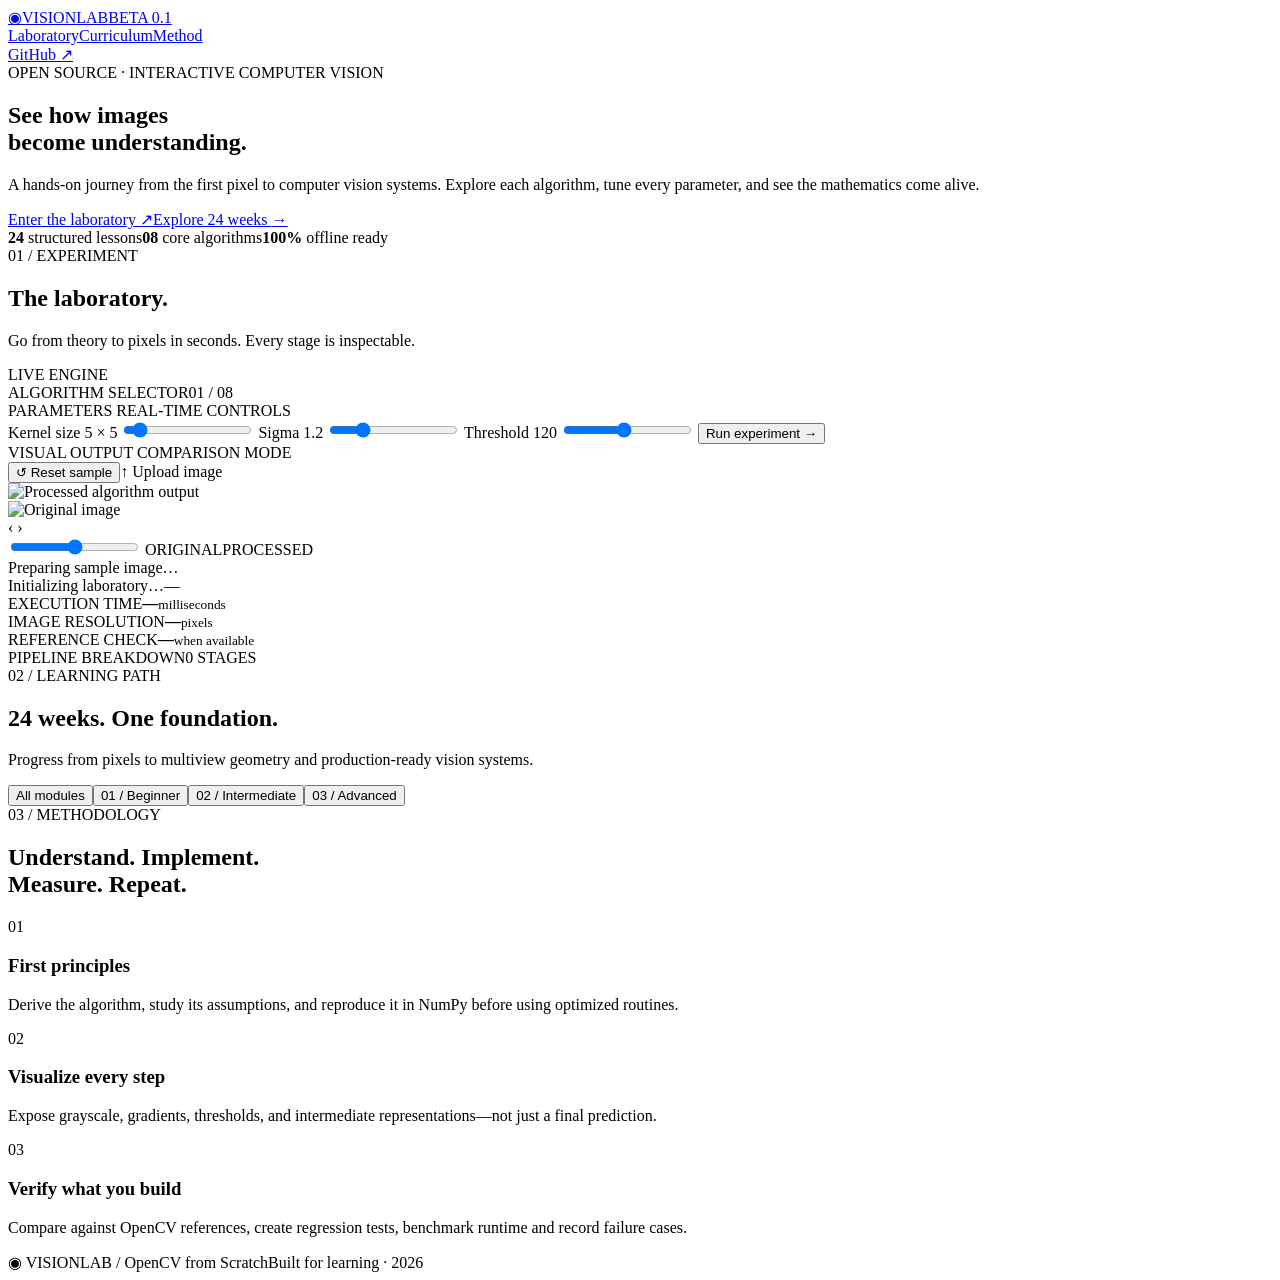
==== web/index.html @ 4f4b79a9 "feat: build OpenCV teaching platform with interactive vision lab, algorithms, curriculum and tests" ====
<!doctype html>
<html lang="en">
<head>
  <meta charset="utf-8">
  <meta name="viewport" content="width=device-width, initial-scale=1">
  <meta name="theme-color" content="#0b1020">
  <meta name="description" content="Learn computer vision from pixels to production with interactive experiments and reproducible OpenCV code.">
  <title>Vision Lab — OpenCV from Scratch</title>
  <link rel="stylesheet" href="/style.css">
  <script defer src="/app.js"></script>
</head>
<body>
  <header class="site-nav">
    <a href="#top" class="brand" aria-label="Vision Lab home"><span class="brand-mark">◉</span><span>VISION<span class="brand-light">LAB</span></span><span class="version">BETA 0.1</span></a>
    <nav aria-label="Primary navigation"><a href="#lab">Laboratory</a><a href="#curriculum">Curriculum</a><a href="#method">Method</a></nav>
    <a class="nav-github" href="https://github.com/1998x-stack/opencv-tutorial" target="_blank" rel="noopener noreferrer">GitHub <span aria-hidden="true">↗</span></a>
  </header>
  <main id="top">
    <section class="hero page-width">
      <div class="eyebrow"><span class="pulse"></span> OPEN SOURCE · INTERACTIVE COMPUTER VISION</div>
      <h1>See how images<br><span class="gradient-text">become understanding.</span></h1>
      <p class="hero-sub">A hands-on journey from the first pixel to computer vision systems. Explore each algorithm, tune every parameter, and see the mathematics come alive.</p>
      <div class="hero-actions"><a class="primary-btn" href="#lab">Enter the laboratory <span>↗</span></a><a href="#curriculum" class="text-btn">Explore 24 weeks <span>→</span></a></div>
      <div class="hero-meta"><span><b>24</b> structured lessons</span><i></i><span><b>08</b> core algorithms</span><i></i><span><b>100%</b> offline ready</span></div>
      <div class="hero-orbit orbit-one"></div><div class="hero-orbit orbit-two"></div>
    </section>
    <section id="lab" class="lab-section page-width">
      <div class="section-heading"><div><div class="kicker">01 / EXPERIMENT</div><h2>The laboratory<span class="accent-dot">.</span></h2><p>Go from theory to pixels in seconds. Every stage is inspectable.</p></div><span class="live-indicator"><span class="live-dot"></span> LIVE ENGINE</span></div>
      <div class="lab-shell">
        <aside class="lab-sidebar">
          <div class="sidebar-top"><span class="mini-label">ALGORITHM SELECTOR</span><span class="sidebar-counter">01 / 08</span></div>
          <div id="algorithmList" class="algorithm-list" role="group" aria-label="Choose algorithm"></div>
          <div class="control-panel">
            <div class="mini-label">PARAMETERS <span class="param-info">REAL-TIME CONTROLS</span></div>
            <label for="kernel">Kernel size <output id="kernelValue">5 × 5</output></label>
            <input id="kernel" type="range" min="3" max="31" value="5" step="2">
            <label for="sigma">Sigma <output id="sigmaValue">1.2</output></label>
            <input id="sigma" type="range" min="1" max="50" value="12" step="1">
            <label for="threshold">Threshold <output id="thresholdValue">120</output></label>
            <input id="threshold" type="range" min="0" max="255" value="120" step="1">
            <button class="primary-btn run-btn" id="runButton">Run experiment <span aria-hidden="true">→</span></button>
          </div>
        </aside>
        <div class="lab-main">
          <div class="preview-toolbar"><span class="mini-label">VISUAL OUTPUT <span class="preview-tag">COMPARISON MODE</span></span><div class="toolbar-actions"><button id="sampleButton" class="quiet-btn">↺ Reset sample</button><label class="quiet-btn upload-btn">↑ Upload image <input type="file" id="upload" accept="image/png,image/jpeg,image/webp,image/bmp" hidden></label></div></div>
          <div class="comparison" id="comparison" style="--split:50%">
            <img id="processedImage" alt="Processed algorithm output">
            <div class="original-layer" id="originalLayer"><img id="originalImage" alt="Original image"></div>
            <div class="compare-divider" aria-hidden="true"><span class="compare-handle">‹ ›</span></div>
            <input aria-label="Compare original and processed images" type="range" id="compareSlider" min="0" max="100" value="50">
            <span class="image-tag tag-original">ORIGINAL</span><span class="image-tag tag-output">PROCESSED</span>
            <div id="emptyState" class="empty-preview">Preparing sample image…</div>
          </div>
          <div class="status-row"><span id="status" role="status" aria-live="polite">Initializing laboratory…</span><span id="imageDimensions">—</span></div>
          <div class="metrics-grid"><div class="metric"><span>EXECUTION TIME</span><strong id="executionTime">—</strong><small>milliseconds</small></div><div class="metric"><span>IMAGE RESOLUTION</span><strong id="resolution">—</strong><small>pixels</small></div><div class="metric"><span>REFERENCE CHECK</span><strong id="referenceMetric">—</strong><small id="referenceLabel">when available</small></div></div>
          <div class="stages-header"><span class="mini-label">PIPELINE BREAKDOWN</span><span id="stageCount">0 STAGES</span></div>
          <div class="stage-grid" id="stages" aria-label="Intermediate stages"></div>
        </div>
      </div>
    </section>
    <section id="curriculum" class="curriculum-section page-width"><div class="section-heading"><div><div class="kicker">02 / LEARNING PATH</div><h2>24 weeks. One foundation<span class="accent-dot">.</span></h2><p>Progress from pixels to multiview geometry and production-ready vision systems.</p></div></div><div class="tab-row" role="group" aria-label="Curriculum level"><button data-level="All" class="tab active">All modules</button><button data-level="Beginner" class="tab">01 / Beginner</button><button data-level="Intermediate" class="tab">02 / Intermediate</button><button data-level="Advanced" class="tab">03 / Advanced</button></div><div id="weekGrid" class="week-grid"></div></section>
    <section id="method" class="method-section page-width"><div class="kicker">03 / METHODOLOGY</div><h2>Understand. Implement.<br><span class="gradient-text">Measure. Repeat.</span></h2><div class="method-grid"><article><span>01</span><h3>First principles</h3><p>Derive the algorithm, study its assumptions, and reproduce it in NumPy before using optimized routines.</p></article><article><span>02</span><h3>Visualize every step</h3><p>Expose grayscale, gradients, thresholds, and intermediate representations—not just a final prediction.</p></article><article><span>03</span><h3>Verify what you build</h3><p>Compare against OpenCV references, create regression tests, benchmark runtime and record failure cases.</p></article></div></section>
  </main>
  <footer class="footer page-width"><span>◉ VISIONLAB <span class="footer-muted">/ OpenCV from Scratch</span></span><span>Built for learning · 2026</span></footer>
</body>
</html>
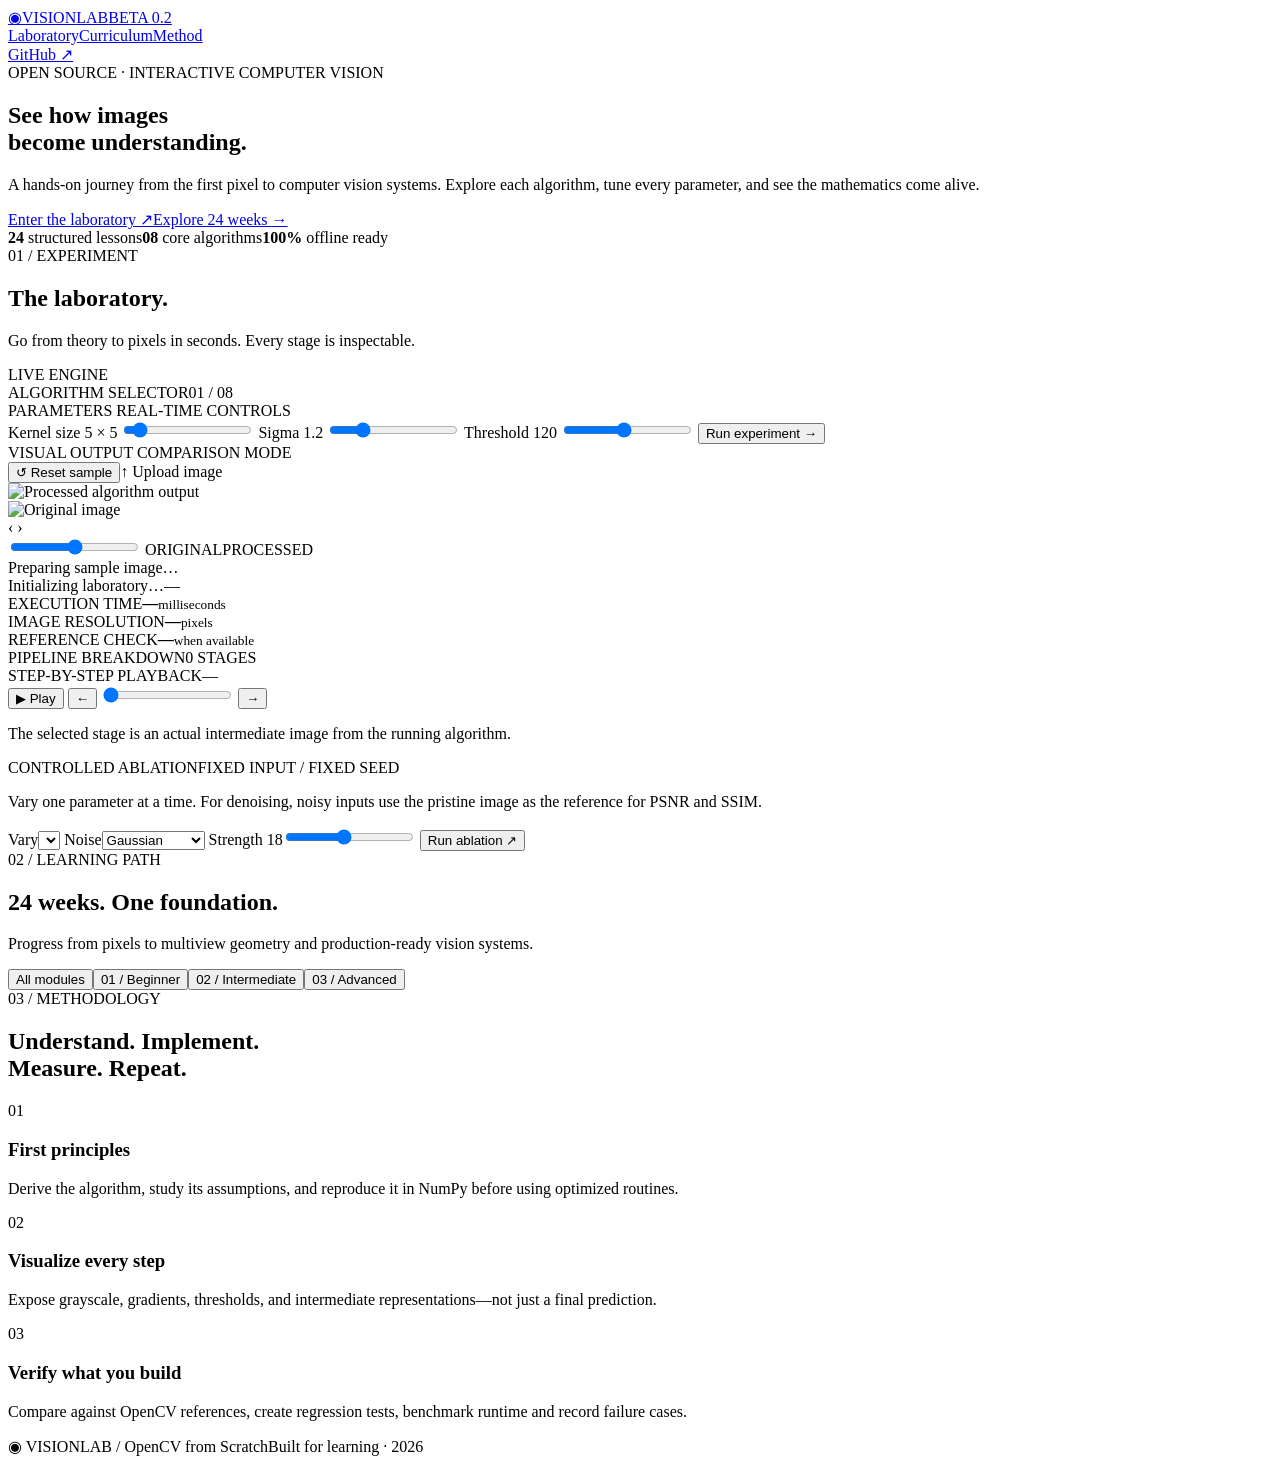
==== commit 53d586b8: "feat(v0.2): numerical references, real stage playback, fixed-seed ablations and quality evaluation" ====
--- a/web/index.html
+++ b/web/index.html
@@ -11,7 +11,7 @@
 </head>
 <body>
   <header class="site-nav">
-    <a href="#top" class="brand" aria-label="Vision Lab home"><span class="brand-mark">◉</span><span>VISION<span class="brand-light">LAB</span></span><span class="version">BETA 0.1</span></a>
+    <a href="#top" class="brand" aria-label="Vision Lab home"><span class="brand-mark">◉</span><span>VISION<span class="brand-light">LAB</span></span><span class="version">BETA 0.2</span></a>
     <nav aria-label="Primary navigation"><a href="#lab">Laboratory</a><a href="#curriculum">Curriculum</a><a href="#method">Method</a></nav>
     <a class="nav-github" href="https://github.com/1998x-stack/opencv-tutorial" target="_blank" rel="noopener noreferrer">GitHub <span aria-hidden="true">↗</span></a>
   </header>
@@ -55,6 +55,28 @@
           <div class="metrics-grid"><div class="metric"><span>EXECUTION TIME</span><strong id="executionTime">—</strong><small>milliseconds</small></div><div class="metric"><span>IMAGE RESOLUTION</span><strong id="resolution">—</strong><small>pixels</small></div><div class="metric"><span>REFERENCE CHECK</span><strong id="referenceMetric">—</strong><small id="referenceLabel">when available</small></div></div>
           <div class="stages-header"><span class="mini-label">PIPELINE BREAKDOWN</span><span id="stageCount">0 STAGES</span></div>
           <div class="stage-grid" id="stages" aria-label="Intermediate stages"></div>
+          <section class="learning-panel" aria-label="Real stage playback">
+            <div class="stages-header"><span class="mini-label">STEP-BY-STEP PLAYBACK</span><span id="playStageLabel">—</span></div>
+            <div class="playback-row">
+              <button class="quiet-btn" id="playButton" type="button" aria-pressed="false">▶ Play</button>
+              <button class="quiet-btn" id="prevButton" type="button" aria-label="Previous stage">←</button>
+              <input id="stageSlider" type="range" min="0" max="0" value="0" aria-label="Inspect processing stages">
+              <button class="quiet-btn" id="nextButton" type="button" aria-label="Next stage">→</button>
+            </div>
+            <p id="stageExplanation" class="explainer">The selected stage is an actual intermediate image from the running algorithm.</p>
+          </section>
+          <section class="learning-panel" aria-label="Parameter ablation study">
+            <div class="stages-header"><span class="mini-label">CONTROLLED ABLATION</span><span>FIXED INPUT / FIXED SEED</span></div>
+            <p class="explainer">Vary one parameter at a time. For denoising, noisy inputs use the pristine image as the reference for PSNR and SSIM.</p>
+            <div class="study-controls">
+              <label for="studySelect">Vary</label><select id="studySelect" aria-label="Ablation parameter"></select>
+              <label for="noiseSelect">Noise</label><select id="noiseSelect"><option value="gaussian">Gaussian</option><option value="salt_pepper">Salt & pepper</option><option value="none">None</option></select>
+              <label for="noiseStrength">Strength <output id="strengthValue">18</output></label><input type="range" id="noiseStrength" min="0" max="40" step="1" value="18">
+              <button id="studyButton" type="button" class="primary-btn">Run ablation ↗</button>
+            </div>
+            <div id="studyStatus" role="status" aria-live="polite" class="explainer"></div>
+            <div class="study-results" id="studyResults" aria-label="Parameter study results"></div>
+          </section>
         </div>
       </div>
     </section>
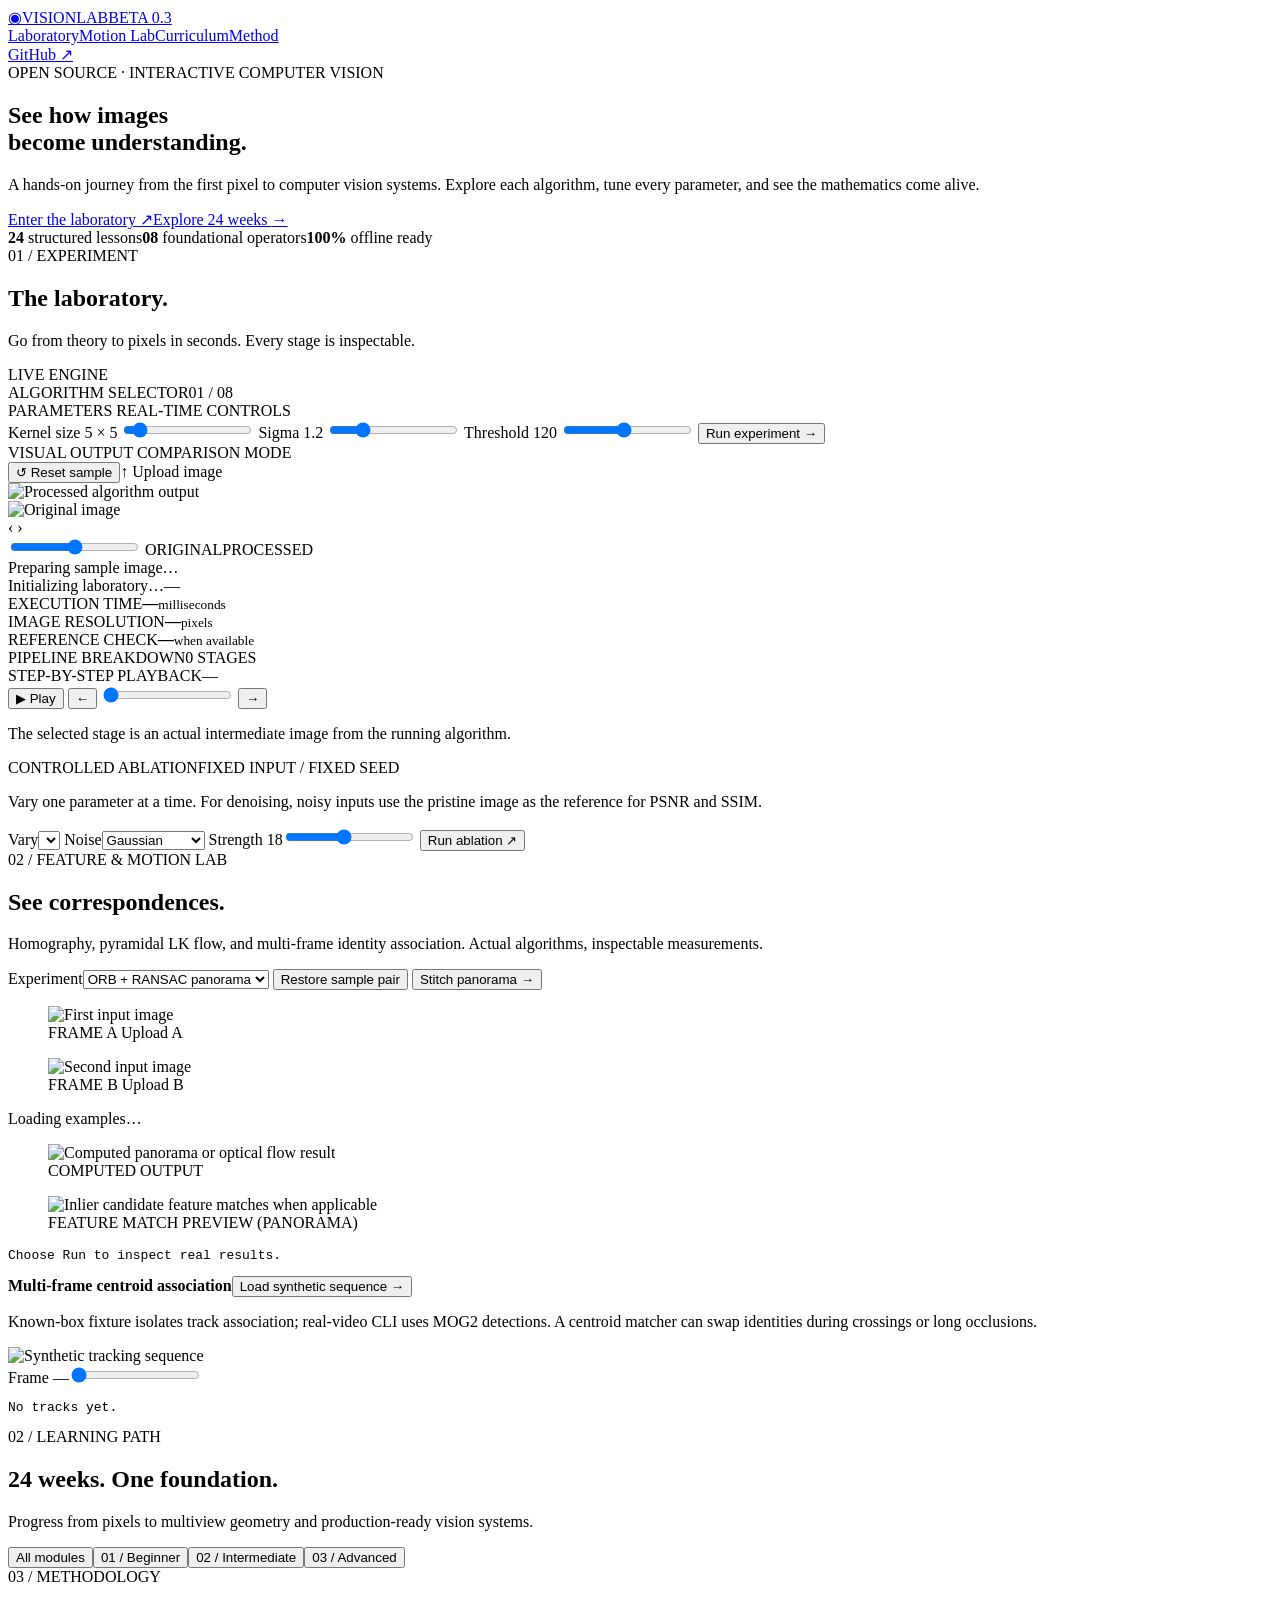
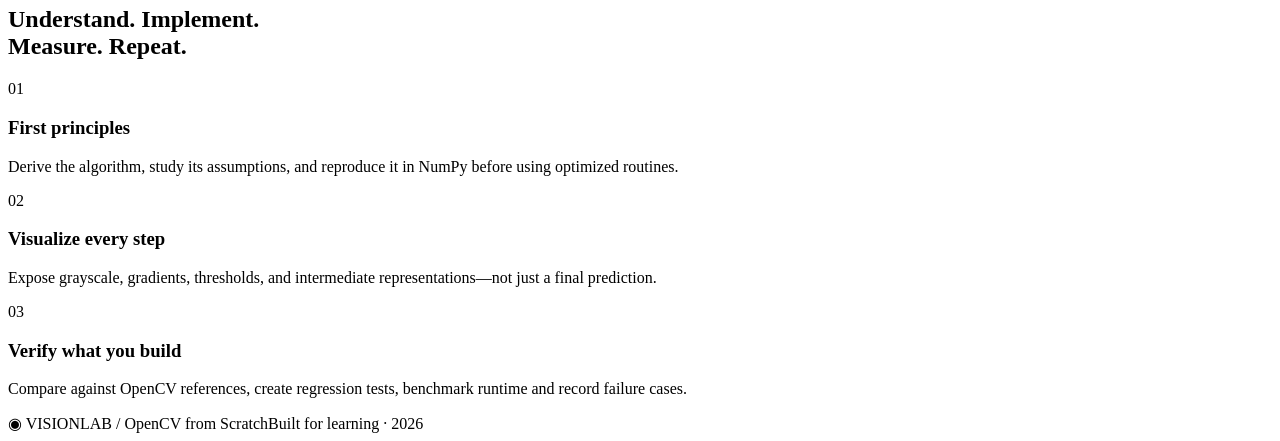
==== commit 921c2ec3: "feat(v0.3): intermediate panorama, optical flow, tracking and observable experiments" ====
--- a/web/index.html
+++ b/web/index.html
@@ -8,11 +8,12 @@
   <title>Vision Lab — OpenCV from Scratch</title>
   <link rel="stylesheet" href="/style.css">
   <script defer src="/app.js"></script>
+  <script defer src="/intermediate.js"></script>
 </head>
 <body>
   <header class="site-nav">
-    <a href="#top" class="brand" aria-label="Vision Lab home"><span class="brand-mark">◉</span><span>VISION<span class="brand-light">LAB</span></span><span class="version">BETA 0.2</span></a>
-    <nav aria-label="Primary navigation"><a href="#lab">Laboratory</a><a href="#curriculum">Curriculum</a><a href="#method">Method</a></nav>
+    <a href="#top" class="brand" aria-label="Vision Lab home"><span class="brand-mark">◉</span><span>VISION<span class="brand-light">LAB</span></span><span class="version">BETA 0.3</span></a>
+    <nav aria-label="Primary navigation"><a href="#lab">Laboratory</a><a href="#intermediate">Motion Lab</a><a href="#curriculum">Curriculum</a><a href="#method">Method</a></nav>
     <a class="nav-github" href="https://github.com/1998x-stack/opencv-tutorial" target="_blank" rel="noopener noreferrer">GitHub <span aria-hidden="true">↗</span></a>
   </header>
   <main id="top">
@@ -21,7 +22,7 @@
       <h1>See how images<br><span class="gradient-text">become understanding.</span></h1>
       <p class="hero-sub">A hands-on journey from the first pixel to computer vision systems. Explore each algorithm, tune every parameter, and see the mathematics come alive.</p>
       <div class="hero-actions"><a class="primary-btn" href="#lab">Enter the laboratory <span>↗</span></a><a href="#curriculum" class="text-btn">Explore 24 weeks <span>→</span></a></div>
-      <div class="hero-meta"><span><b>24</b> structured lessons</span><i></i><span><b>08</b> core algorithms</span><i></i><span><b>100%</b> offline ready</span></div>
+      <div class="hero-meta"><span><b>24</b> structured lessons</span><i></i><span><b>08</b> foundational operators</span><i></i><span><b>100%</b> offline ready</span></div>
       <div class="hero-orbit orbit-one"></div><div class="hero-orbit orbit-two"></div>
     </section>
     <section id="lab" class="lab-section page-width">
@@ -80,6 +81,33 @@
         </div>
       </div>
     </section>
+    <section id="intermediate" class="intermediate-section page-width">
+      <div class="section-heading"><div><div class="kicker">02 / FEATURE &amp; MOTION LAB</div><h2>See correspondences<span class="accent-dot">.</span></h2><p>Homography, pyramidal LK flow, and multi-frame identity association. Actual algorithms, inspectable measurements.</p></div></div>
+      <div class="intermediate-panel">
+        <div class="intermediate-toolbar">
+          <label for="pairMode">Experiment</label><select id="pairMode"><option value="panorama">ORB + RANSAC panorama</option><option value="flow">Pyramidal LK optical flow</option></select>
+          <button id="pairReset" class="quiet-btn">Restore sample pair</button>
+          <button id="pairRun" class="primary-btn">Stitch panorama →</button>
+        </div>
+        <div class="pair-grid">
+          <figure><img id="pairFirst" alt="First input image"><figcaption>FRAME A <label class="quiet-btn">Upload A<input type="file" id="pairInputFirst" accept="image/*" hidden></label></figcaption></figure>
+          <figure><img id="pairSecond" alt="Second input image"><figcaption>FRAME B <label class="quiet-btn">Upload B<input type="file" id="pairInputSecond" accept="image/*" hidden></label></figcaption></figure>
+        </div>
+        <p id="intermediateStatus" role="status" aria-live="polite" class="explainer">Loading examples…</p>
+        <div class="pair-grid">
+          <figure><img id="intermediateOutput" alt="Computed panorama or optical flow result"><figcaption>COMPUTED OUTPUT</figcaption></figure>
+          <figure><img id="intermediatePreview" alt="Inlier candidate feature matches when applicable"><figcaption>FEATURE MATCH PREVIEW (PANORAMA)</figcaption></figure>
+        </div>
+        <pre id="intermediateMetrics" class="intermediate-metrics" aria-label="Algorithm metrics">Choose Run to inspect real results.</pre>
+      </div>
+      <div class="intermediate-panel tracking-panel">
+        <div class="intermediate-toolbar"><strong>Multi-frame centroid association</strong><button id="trackingLoad" class="primary-btn">Load synthetic sequence →</button></div>
+        <p class="explainer">Known-box fixture isolates track association; real-video CLI uses MOG2 detections. A centroid matcher can swap identities during crossings or long occlusions.</p>
+        <img id="trackingImage" alt="Synthetic tracking sequence" class="tracking-output">
+        <div class="playback-row"><label for="trackingFrame" id="trackingLabel">Frame —</label><input id="trackingFrame" type="range" min="0" max="7" value="0"></div>
+        <pre id="trackingEvents" class="intermediate-metrics">No tracks yet.</pre>
+      </div>
+    </section>
     <section id="curriculum" class="curriculum-section page-width"><div class="section-heading"><div><div class="kicker">02 / LEARNING PATH</div><h2>24 weeks. One foundation<span class="accent-dot">.</span></h2><p>Progress from pixels to multiview geometry and production-ready vision systems.</p></div></div><div class="tab-row" role="group" aria-label="Curriculum level"><button data-level="All" class="tab active">All modules</button><button data-level="Beginner" class="tab">01 / Beginner</button><button data-level="Intermediate" class="tab">02 / Intermediate</button><button data-level="Advanced" class="tab">03 / Advanced</button></div><div id="weekGrid" class="week-grid"></div></section>
     <section id="method" class="method-section page-width"><div class="kicker">03 / METHODOLOGY</div><h2>Understand. Implement.<br><span class="gradient-text">Measure. Repeat.</span></h2><div class="method-grid"><article><span>01</span><h3>First principles</h3><p>Derive the algorithm, study its assumptions, and reproduce it in NumPy before using optimized routines.</p></article><article><span>02</span><h3>Visualize every step</h3><p>Expose grayscale, gradients, thresholds, and intermediate representations—not just a final prediction.</p></article><article><span>03</span><h3>Verify what you build</h3><p>Compare against OpenCV references, create regression tests, benchmark runtime and record failure cases.</p></article></div></section>
   </main>
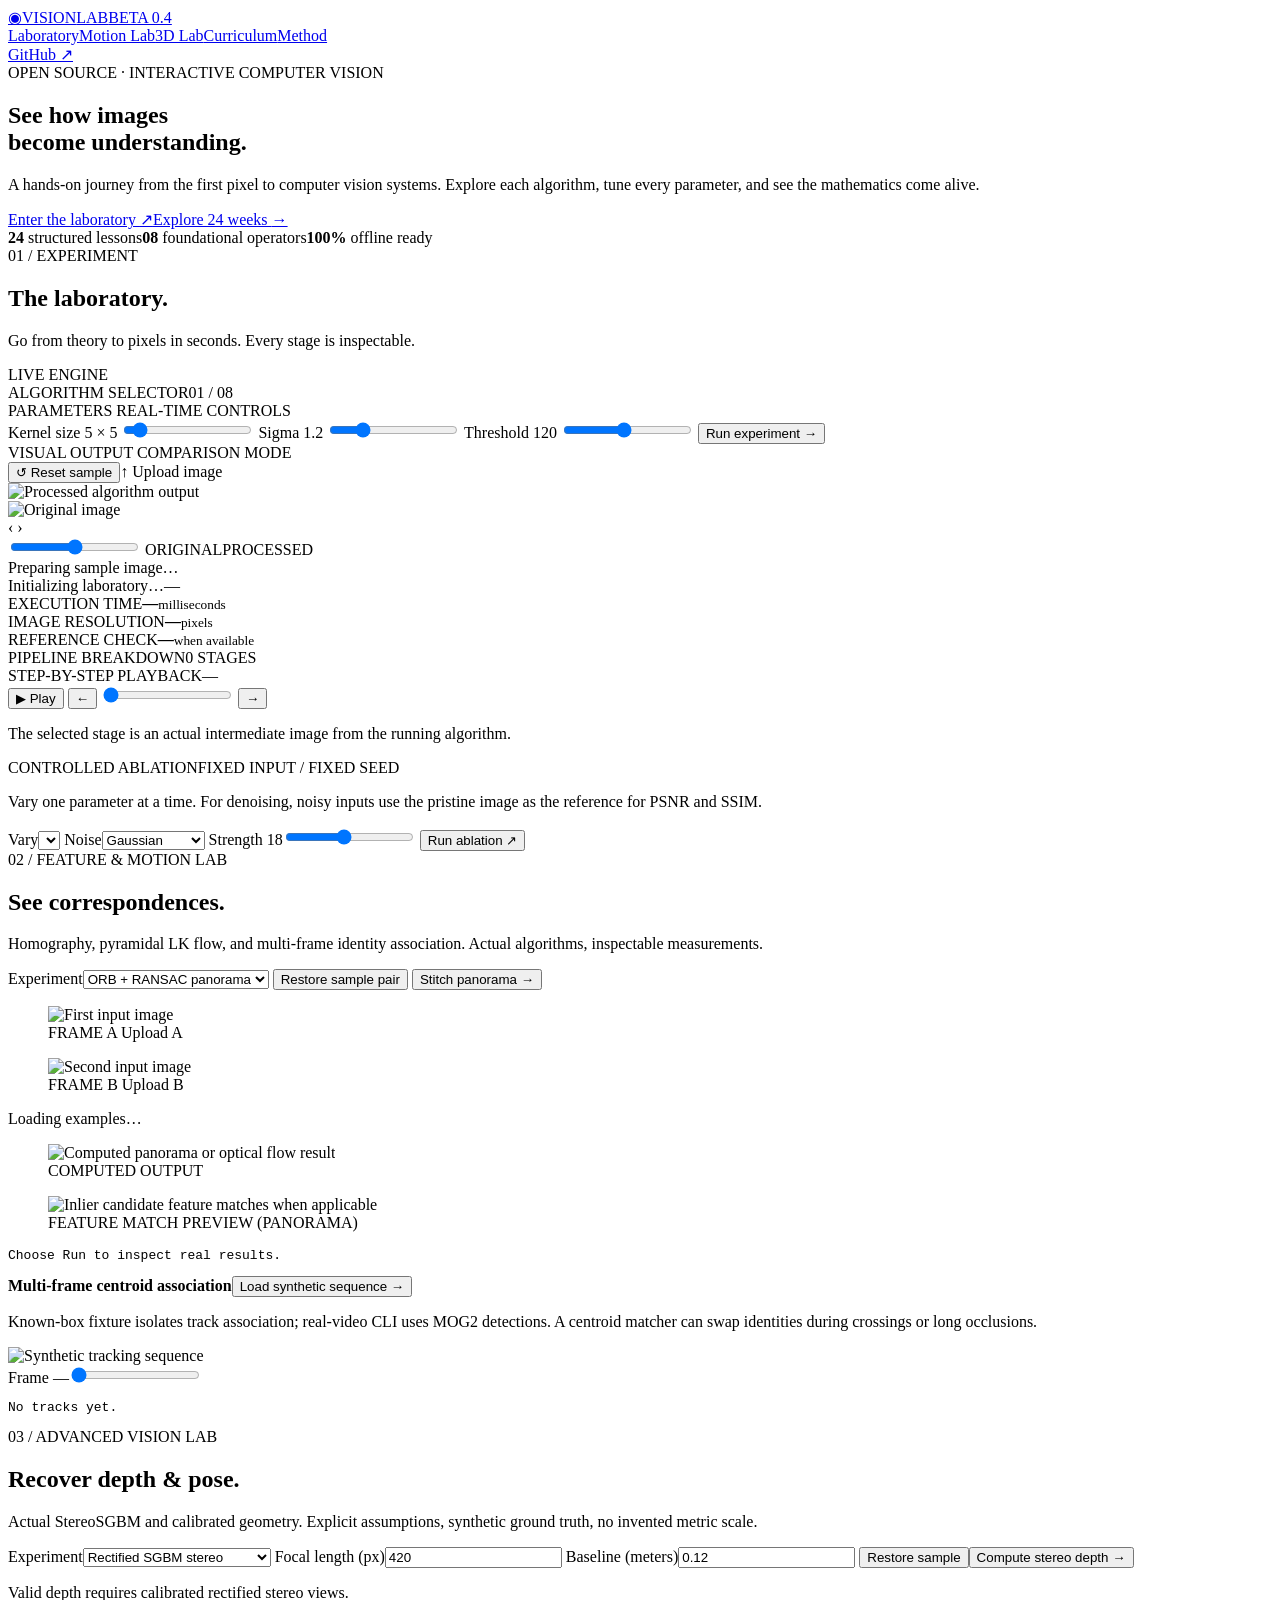
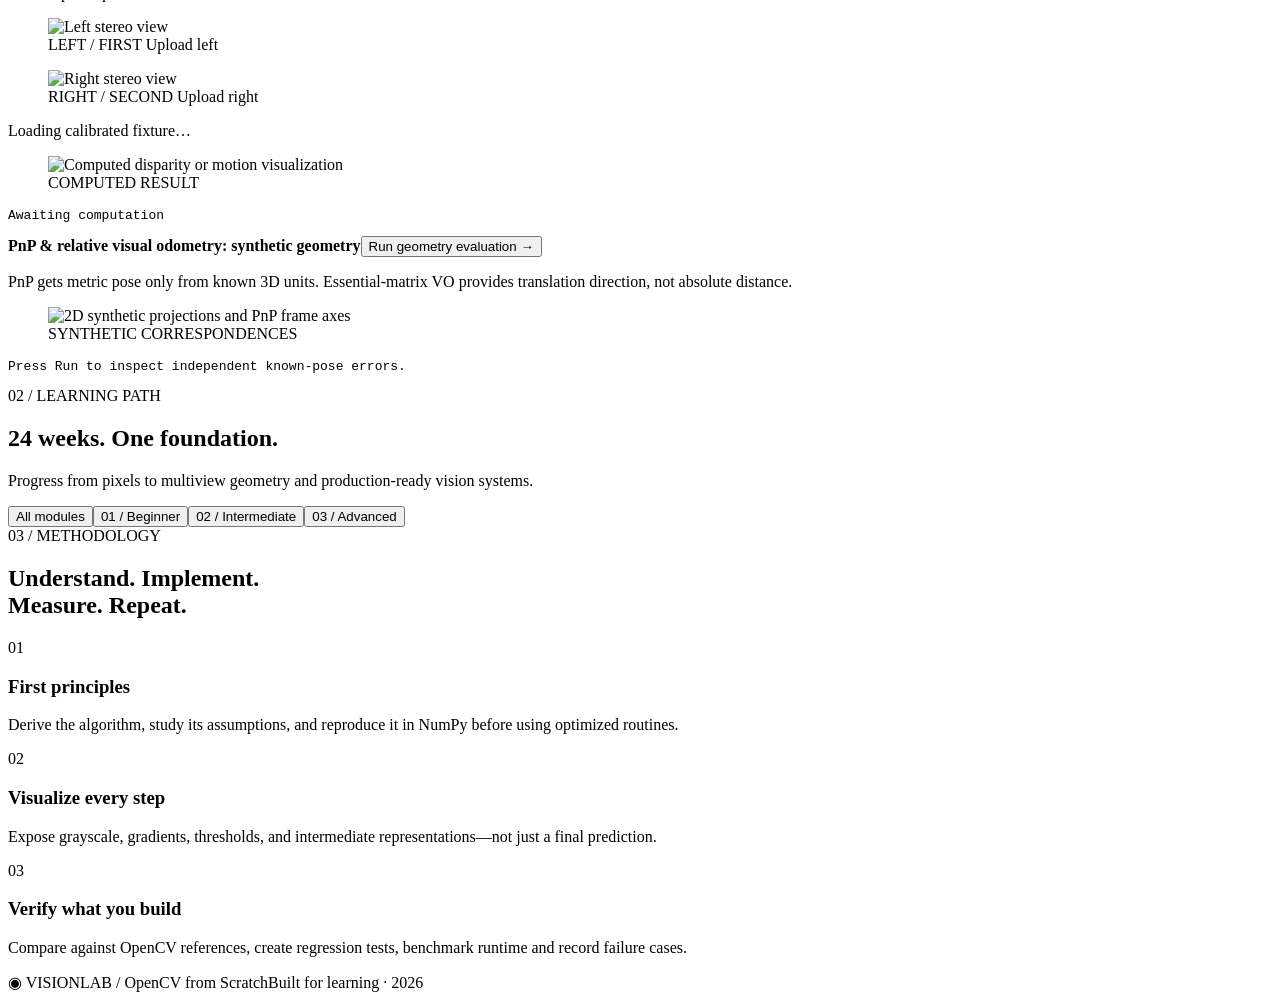
==== commit 7ea4248c: "feat(v0.4): calibrated stereo, robust PnP, relative VO and offline ONNX lab" ====
--- a/web/index.html
+++ b/web/index.html
@@ -9,11 +9,12 @@
   <link rel="stylesheet" href="/style.css">
   <script defer src="/app.js"></script>
   <script defer src="/intermediate.js"></script>
+  <script defer src="/advanced.js"></script>
 </head>
 <body>
   <header class="site-nav">
-    <a href="#top" class="brand" aria-label="Vision Lab home"><span class="brand-mark">◉</span><span>VISION<span class="brand-light">LAB</span></span><span class="version">BETA 0.3</span></a>
-    <nav aria-label="Primary navigation"><a href="#lab">Laboratory</a><a href="#intermediate">Motion Lab</a><a href="#curriculum">Curriculum</a><a href="#method">Method</a></nav>
+    <a href="#top" class="brand" aria-label="Vision Lab home"><span class="brand-mark">◉</span><span>VISION<span class="brand-light">LAB</span></span><span class="version">BETA 0.4</span></a>
+    <nav aria-label="Primary navigation"><a href="#lab">Laboratory</a><a href="#intermediate">Motion Lab</a><a href="#advanced">3D Lab</a><a href="#curriculum">Curriculum</a><a href="#method">Method</a></nav>
     <a class="nav-github" href="https://github.com/1998x-stack/opencv-tutorial" target="_blank" rel="noopener noreferrer">GitHub <span aria-hidden="true">↗</span></a>
   </header>
   <main id="top">
@@ -108,6 +109,32 @@
         <pre id="trackingEvents" class="intermediate-metrics">No tracks yet.</pre>
       </div>
     </section>
+    <section id="advanced" class="intermediate-section page-width">
+      <div class="section-heading"><div><div class="kicker">03 / ADVANCED VISION LAB</div><h2>Recover depth &amp; pose<span class="accent-dot">.</span></h2>
+      <p>Actual StereoSGBM and calibrated geometry. Explicit assumptions, synthetic ground truth, no invented metric scale.</p></div></div>
+      <div class="intermediate-panel">
+        <div class="intermediate-toolbar">
+          <label for="advancedMode">Experiment</label><select id="advancedMode"><option value="stereo">Rectified SGBM stereo</option><option value="vo">Two-view monocular motion</option></select>
+          <label for="advancedFx">Focal length (px)</label><input id="advancedFx" type="number" min="1" step="1" value="420" class="numeric-input">
+          <label for="advancedBaseline">Baseline (meters)</label><input id="advancedBaseline" type="number" min="0.001" step="0.01" value="0.12" class="numeric-input">
+          <button id="advancedReset" type="button" class="quiet-btn">Restore sample</button><button id="advancedRun" type="button" class="primary-btn">Compute stereo depth →</button>
+        </div>
+        <p id="advancedExpected" class="explainer">Valid depth requires calibrated rectified stereo views.</p>
+        <div class="pair-grid">
+          <figure><img id="advancedLeft" alt="Left stereo view"><figcaption>LEFT / FIRST <label class="quiet-btn">Upload left<input type="file" id="advancedUploadLeft" accept="image/*" hidden></label></figcaption></figure>
+          <figure><img id="advancedRight" alt="Right stereo view"><figcaption>RIGHT / SECOND <label class="quiet-btn">Upload right<input type="file" id="advancedUploadRight" accept="image/*" hidden></label></figcaption></figure>
+        </div>
+        <p id="advancedStatus" class="explainer" role="status" aria-live="polite">Loading calibrated fixture…</p>
+        <div class="pair-grid"><figure><img id="advancedOutput" alt="Computed disparity or motion visualization"><figcaption>COMPUTED RESULT</figcaption></figure>
+          <pre id="advancedMetrics" class="intermediate-metrics">Awaiting computation</pre></div>
+      </div>
+      <div class="intermediate-panel">
+        <div class="intermediate-toolbar"><strong>PnP &amp; relative visual odometry: synthetic geometry</strong><button id="geometryLoad" type="button" class="primary-btn">Run geometry evaluation →</button></div>
+        <p class="explainer">PnP gets metric pose only from known 3D units. Essential-matrix VO provides translation direction, not absolute distance.</p>
+        <div class="pair-grid"><figure><img id="geometryOutput" alt="2D synthetic projections and PnP frame axes"><figcaption>SYNTHETIC CORRESPONDENCES</figcaption></figure>
+        <pre id="geometryMetrics" class="intermediate-metrics">Press Run to inspect independent known-pose errors.</pre></div>
+      </div>
+    </section>
     <section id="curriculum" class="curriculum-section page-width"><div class="section-heading"><div><div class="kicker">02 / LEARNING PATH</div><h2>24 weeks. One foundation<span class="accent-dot">.</span></h2><p>Progress from pixels to multiview geometry and production-ready vision systems.</p></div></div><div class="tab-row" role="group" aria-label="Curriculum level"><button data-level="All" class="tab active">All modules</button><button data-level="Beginner" class="tab">01 / Beginner</button><button data-level="Intermediate" class="tab">02 / Intermediate</button><button data-level="Advanced" class="tab">03 / Advanced</button></div><div id="weekGrid" class="week-grid"></div></section>
     <section id="method" class="method-section page-width"><div class="kicker">03 / METHODOLOGY</div><h2>Understand. Implement.<br><span class="gradient-text">Measure. Repeat.</span></h2><div class="method-grid"><article><span>01</span><h3>First principles</h3><p>Derive the algorithm, study its assumptions, and reproduce it in NumPy before using optimized routines.</p></article><article><span>02</span><h3>Visualize every step</h3><p>Expose grayscale, gradients, thresholds, and intermediate representations—not just a final prediction.</p></article><article><span>03</span><h3>Verify what you build</h3><p>Compare against OpenCV references, create regression tests, benchmark runtime and record failure cases.</p></article></div></section>
   </main>
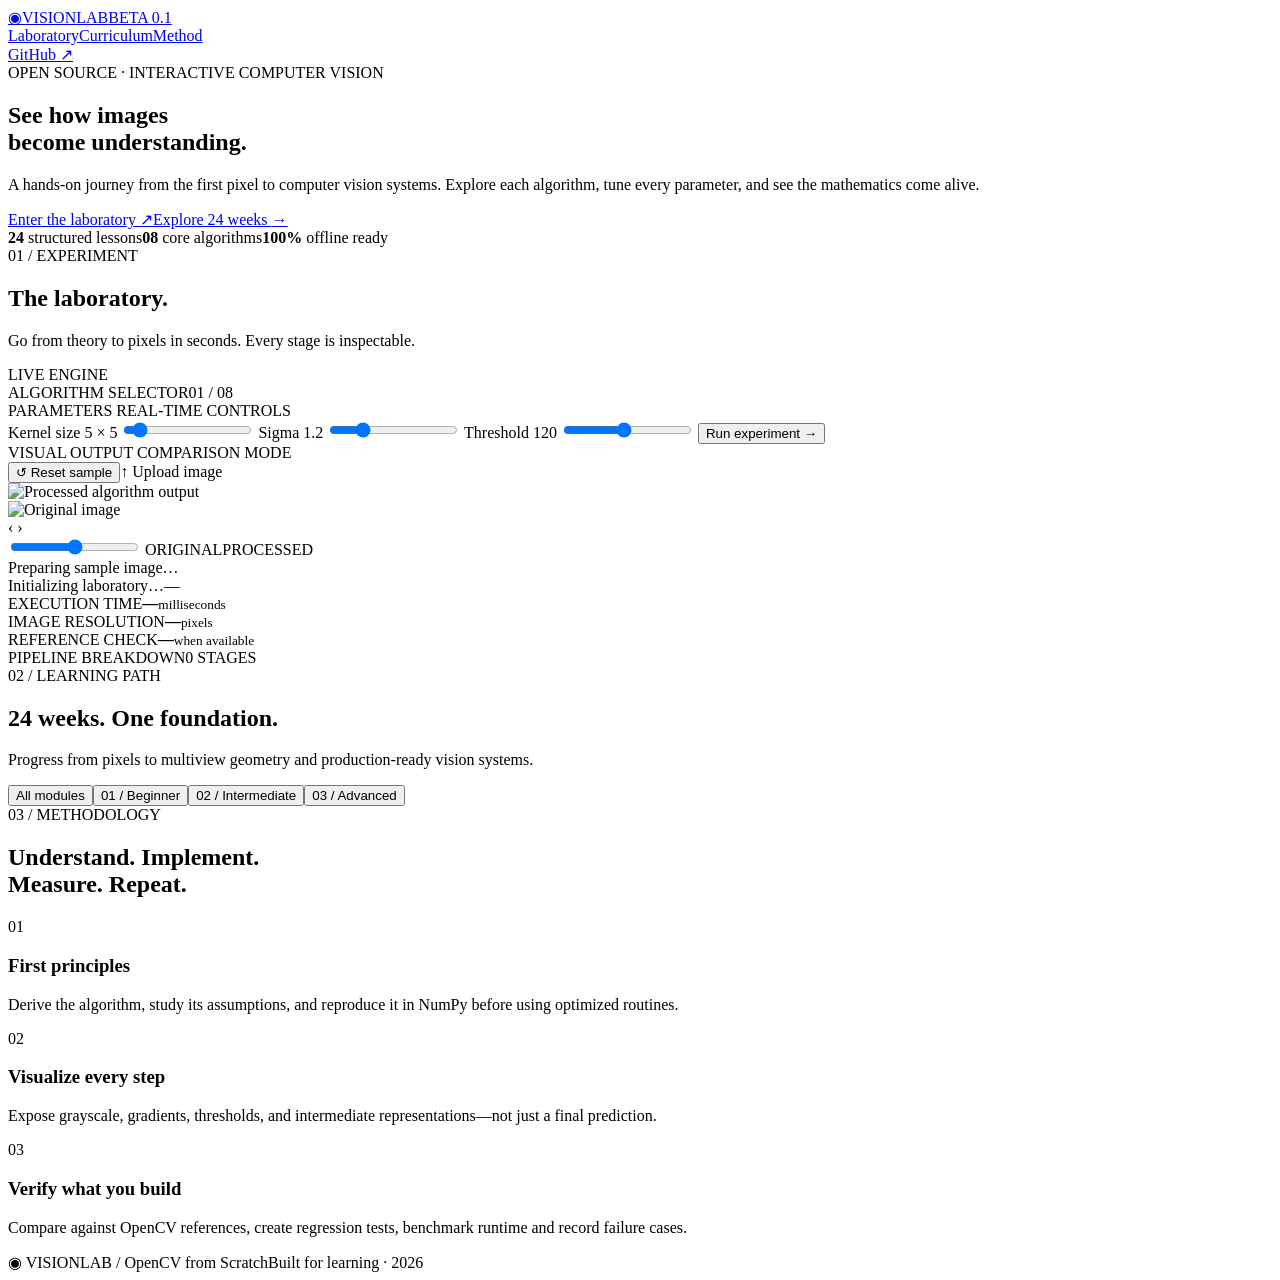
==== commit feb7418e: "Merge pull request #1 from 1998x-stack/feat/vision-lab-v0.1 feat: OpenCV from-scratch curriculum and" ====
--- a/web/index.html
+++ b/web/index.html
@@ -8,13 +8,11 @@
   <title>Vision Lab — OpenCV from Scratch</title>
   <link rel="stylesheet" href="/style.css">
   <script defer src="/app.js"></script>
-  <script defer src="/intermediate.js"></script>
-  <script defer src="/advanced.js"></script>
 </head>
 <body>
   <header class="site-nav">
-    <a href="#top" class="brand" aria-label="Vision Lab home"><span class="brand-mark">◉</span><span>VISION<span class="brand-light">LAB</span></span><span class="version">BETA 0.4</span></a>
-    <nav aria-label="Primary navigation"><a href="#lab">Laboratory</a><a href="#intermediate">Motion Lab</a><a href="#advanced">3D Lab</a><a href="#curriculum">Curriculum</a><a href="#method">Method</a></nav>
+    <a href="#top" class="brand" aria-label="Vision Lab home"><span class="brand-mark">◉</span><span>VISION<span class="brand-light">LAB</span></span><span class="version">BETA 0.1</span></a>
+    <nav aria-label="Primary navigation"><a href="#lab">Laboratory</a><a href="#curriculum">Curriculum</a><a href="#method">Method</a></nav>
     <a class="nav-github" href="https://github.com/1998x-stack/opencv-tutorial" target="_blank" rel="noopener noreferrer">GitHub <span aria-hidden="true">↗</span></a>
   </header>
   <main id="top">
@@ -23,7 +21,7 @@
       <h1>See how images<br><span class="gradient-text">become understanding.</span></h1>
       <p class="hero-sub">A hands-on journey from the first pixel to computer vision systems. Explore each algorithm, tune every parameter, and see the mathematics come alive.</p>
       <div class="hero-actions"><a class="primary-btn" href="#lab">Enter the laboratory <span>↗</span></a><a href="#curriculum" class="text-btn">Explore 24 weeks <span>→</span></a></div>
-      <div class="hero-meta"><span><b>24</b> structured lessons</span><i></i><span><b>08</b> foundational operators</span><i></i><span><b>100%</b> offline ready</span></div>
+      <div class="hero-meta"><span><b>24</b> structured lessons</span><i></i><span><b>08</b> core algorithms</span><i></i><span><b>100%</b> offline ready</span></div>
       <div class="hero-orbit orbit-one"></div><div class="hero-orbit orbit-two"></div>
     </section>
     <section id="lab" class="lab-section page-width">
@@ -57,82 +55,7 @@
           <div class="metrics-grid"><div class="metric"><span>EXECUTION TIME</span><strong id="executionTime">—</strong><small>milliseconds</small></div><div class="metric"><span>IMAGE RESOLUTION</span><strong id="resolution">—</strong><small>pixels</small></div><div class="metric"><span>REFERENCE CHECK</span><strong id="referenceMetric">—</strong><small id="referenceLabel">when available</small></div></div>
           <div class="stages-header"><span class="mini-label">PIPELINE BREAKDOWN</span><span id="stageCount">0 STAGES</span></div>
           <div class="stage-grid" id="stages" aria-label="Intermediate stages"></div>
-          <section class="learning-panel" aria-label="Real stage playback">
-            <div class="stages-header"><span class="mini-label">STEP-BY-STEP PLAYBACK</span><span id="playStageLabel">—</span></div>
-            <div class="playback-row">
-              <button class="quiet-btn" id="playButton" type="button" aria-pressed="false">▶ Play</button>
-              <button class="quiet-btn" id="prevButton" type="button" aria-label="Previous stage">←</button>
-              <input id="stageSlider" type="range" min="0" max="0" value="0" aria-label="Inspect processing stages">
-              <button class="quiet-btn" id="nextButton" type="button" aria-label="Next stage">→</button>
-            </div>
-            <p id="stageExplanation" class="explainer">The selected stage is an actual intermediate image from the running algorithm.</p>
-          </section>
-          <section class="learning-panel" aria-label="Parameter ablation study">
-            <div class="stages-header"><span class="mini-label">CONTROLLED ABLATION</span><span>FIXED INPUT / FIXED SEED</span></div>
-            <p class="explainer">Vary one parameter at a time. For denoising, noisy inputs use the pristine image as the reference for PSNR and SSIM.</p>
-            <div class="study-controls">
-              <label for="studySelect">Vary</label><select id="studySelect" aria-label="Ablation parameter"></select>
-              <label for="noiseSelect">Noise</label><select id="noiseSelect"><option value="gaussian">Gaussian</option><option value="salt_pepper">Salt & pepper</option><option value="none">None</option></select>
-              <label for="noiseStrength">Strength <output id="strengthValue">18</output></label><input type="range" id="noiseStrength" min="0" max="40" step="1" value="18">
-              <button id="studyButton" type="button" class="primary-btn">Run ablation ↗</button>
-            </div>
-            <div id="studyStatus" role="status" aria-live="polite" class="explainer"></div>
-            <div class="study-results" id="studyResults" aria-label="Parameter study results"></div>
-          </section>
         </div>
-      </div>
-    </section>
-    <section id="intermediate" class="intermediate-section page-width">
-      <div class="section-heading"><div><div class="kicker">02 / FEATURE &amp; MOTION LAB</div><h2>See correspondences<span class="accent-dot">.</span></h2><p>Homography, pyramidal LK flow, and multi-frame identity association. Actual algorithms, inspectable measurements.</p></div></div>
-      <div class="intermediate-panel">
-        <div class="intermediate-toolbar">
-          <label for="pairMode">Experiment</label><select id="pairMode"><option value="panorama">ORB + RANSAC panorama</option><option value="flow">Pyramidal LK optical flow</option></select>
-          <button id="pairReset" class="quiet-btn">Restore sample pair</button>
-          <button id="pairRun" class="primary-btn">Stitch panorama →</button>
-        </div>
-        <div class="pair-grid">
-          <figure><img id="pairFirst" alt="First input image"><figcaption>FRAME A <label class="quiet-btn">Upload A<input type="file" id="pairInputFirst" accept="image/*" hidden></label></figcaption></figure>
-          <figure><img id="pairSecond" alt="Second input image"><figcaption>FRAME B <label class="quiet-btn">Upload B<input type="file" id="pairInputSecond" accept="image/*" hidden></label></figcaption></figure>
-        </div>
-        <p id="intermediateStatus" role="status" aria-live="polite" class="explainer">Loading examples…</p>
-        <div class="pair-grid">
-          <figure><img id="intermediateOutput" alt="Computed panorama or optical flow result"><figcaption>COMPUTED OUTPUT</figcaption></figure>
-          <figure><img id="intermediatePreview" alt="Inlier candidate feature matches when applicable"><figcaption>FEATURE MATCH PREVIEW (PANORAMA)</figcaption></figure>
-        </div>
-        <pre id="intermediateMetrics" class="intermediate-metrics" aria-label="Algorithm metrics">Choose Run to inspect real results.</pre>
-      </div>
-      <div class="intermediate-panel tracking-panel">
-        <div class="intermediate-toolbar"><strong>Multi-frame centroid association</strong><button id="trackingLoad" class="primary-btn">Load synthetic sequence →</button></div>
-        <p class="explainer">Known-box fixture isolates track association; real-video CLI uses MOG2 detections. A centroid matcher can swap identities during crossings or long occlusions.</p>
-        <img id="trackingImage" alt="Synthetic tracking sequence" class="tracking-output">
-        <div class="playback-row"><label for="trackingFrame" id="trackingLabel">Frame —</label><input id="trackingFrame" type="range" min="0" max="7" value="0"></div>
-        <pre id="trackingEvents" class="intermediate-metrics">No tracks yet.</pre>
-      </div>
-    </section>
-    <section id="advanced" class="intermediate-section page-width">
-      <div class="section-heading"><div><div class="kicker">03 / ADVANCED VISION LAB</div><h2>Recover depth &amp; pose<span class="accent-dot">.</span></h2>
-      <p>Actual StereoSGBM and calibrated geometry. Explicit assumptions, synthetic ground truth, no invented metric scale.</p></div></div>
-      <div class="intermediate-panel">
-        <div class="intermediate-toolbar">
-          <label for="advancedMode">Experiment</label><select id="advancedMode"><option value="stereo">Rectified SGBM stereo</option><option value="vo">Two-view monocular motion</option></select>
-          <label for="advancedFx">Focal length (px)</label><input id="advancedFx" type="number" min="1" step="1" value="420" class="numeric-input">
-          <label for="advancedBaseline">Baseline (meters)</label><input id="advancedBaseline" type="number" min="0.001" step="0.01" value="0.12" class="numeric-input">
-          <button id="advancedReset" type="button" class="quiet-btn">Restore sample</button><button id="advancedRun" type="button" class="primary-btn">Compute stereo depth →</button>
-        </div>
-        <p id="advancedExpected" class="explainer">Valid depth requires calibrated rectified stereo views.</p>
-        <div class="pair-grid">
-          <figure><img id="advancedLeft" alt="Left stereo view"><figcaption>LEFT / FIRST <label class="quiet-btn">Upload left<input type="file" id="advancedUploadLeft" accept="image/*" hidden></label></figcaption></figure>
-          <figure><img id="advancedRight" alt="Right stereo view"><figcaption>RIGHT / SECOND <label class="quiet-btn">Upload right<input type="file" id="advancedUploadRight" accept="image/*" hidden></label></figcaption></figure>
-        </div>
-        <p id="advancedStatus" class="explainer" role="status" aria-live="polite">Loading calibrated fixture…</p>
-        <div class="pair-grid"><figure><img id="advancedOutput" alt="Computed disparity or motion visualization"><figcaption>COMPUTED RESULT</figcaption></figure>
-          <pre id="advancedMetrics" class="intermediate-metrics">Awaiting computation</pre></div>
-      </div>
-      <div class="intermediate-panel">
-        <div class="intermediate-toolbar"><strong>PnP &amp; relative visual odometry: synthetic geometry</strong><button id="geometryLoad" type="button" class="primary-btn">Run geometry evaluation →</button></div>
-        <p class="explainer">PnP gets metric pose only from known 3D units. Essential-matrix VO provides translation direction, not absolute distance.</p>
-        <div class="pair-grid"><figure><img id="geometryOutput" alt="2D synthetic projections and PnP frame axes"><figcaption>SYNTHETIC CORRESPONDENCES</figcaption></figure>
-        <pre id="geometryMetrics" class="intermediate-metrics">Press Run to inspect independent known-pose errors.</pre></div>
       </div>
     </section>
     <section id="curriculum" class="curriculum-section page-width"><div class="section-heading"><div><div class="kicker">02 / LEARNING PATH</div><h2>24 weeks. One foundation<span class="accent-dot">.</span></h2><p>Progress from pixels to multiview geometry and production-ready vision systems.</p></div></div><div class="tab-row" role="group" aria-label="Curriculum level"><button data-level="All" class="tab active">All modules</button><button data-level="Beginner" class="tab">01 / Beginner</button><button data-level="Intermediate" class="tab">02 / Intermediate</button><button data-level="Advanced" class="tab">03 / Advanced</button></div><div id="weekGrid" class="week-grid"></div></section>
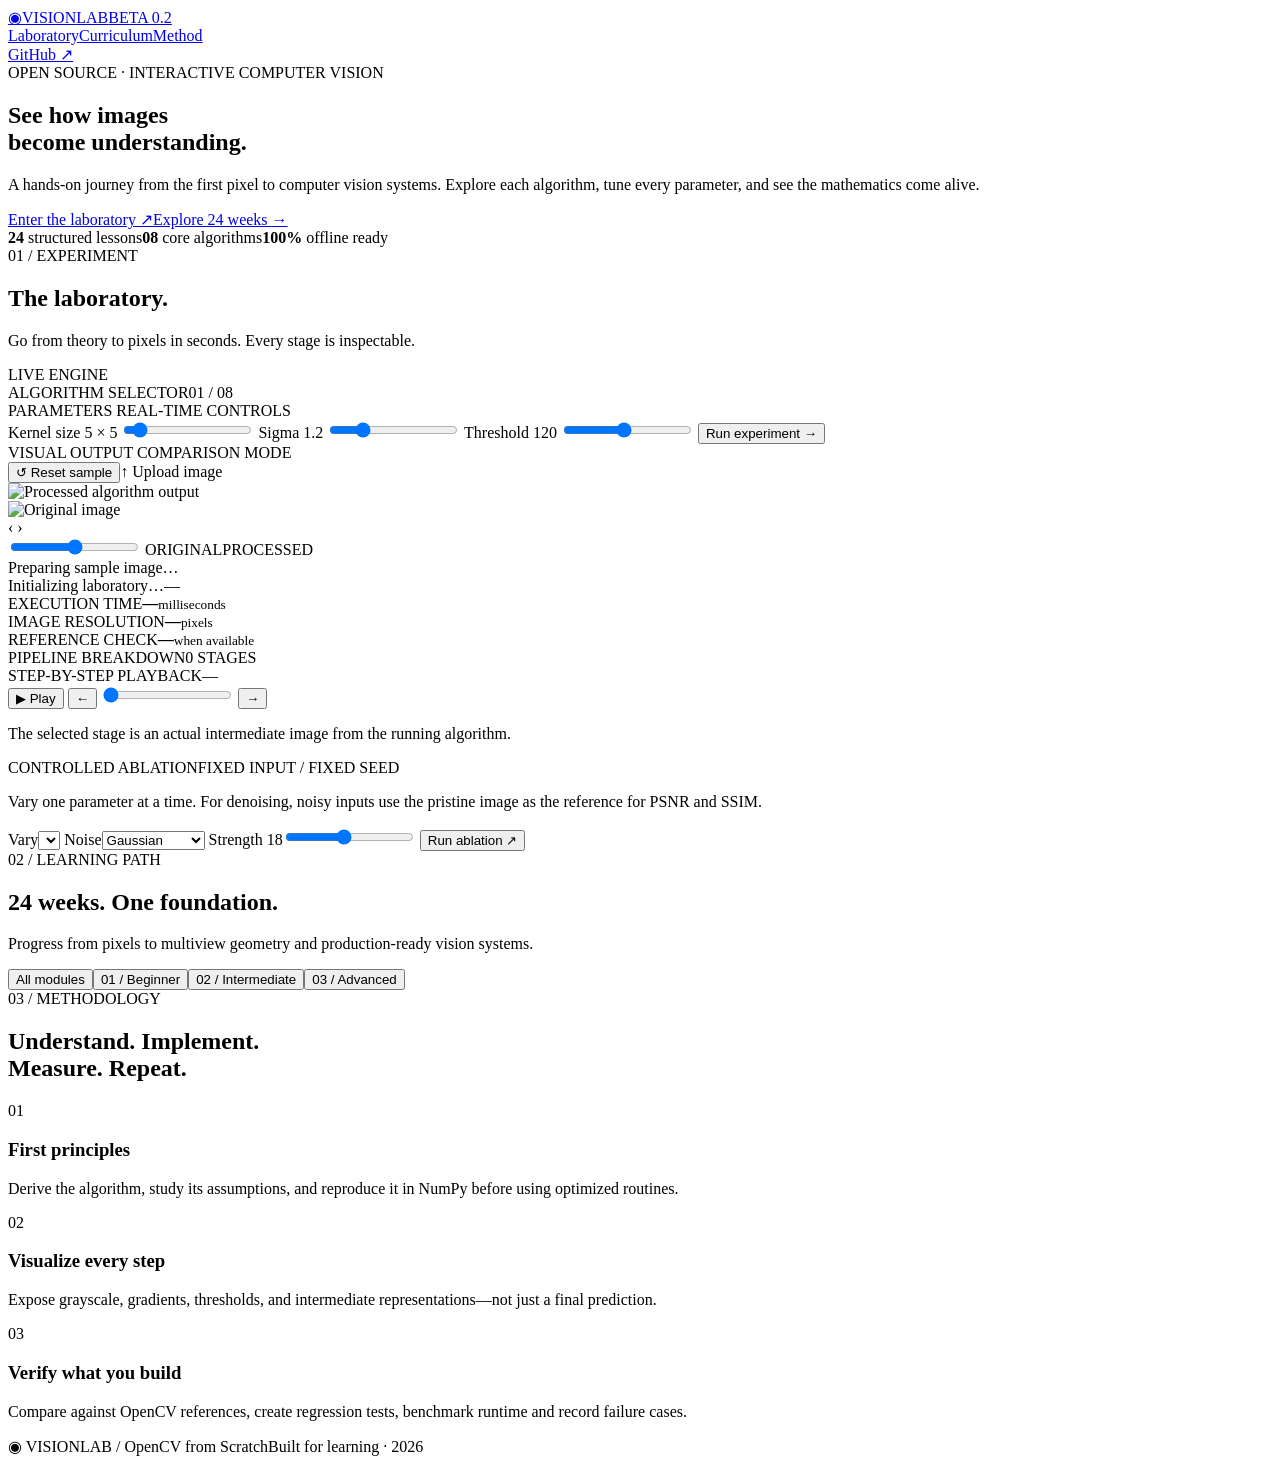
==== commit da7a2367: "Merge pull request #2 from 1998x-stack/feat/v0.2-beginner-lab feat(v0.2): first-principles beginner " ====
--- a/web/index.html
+++ b/web/index.html
@@ -11,7 +11,7 @@
 </head>
 <body>
   <header class="site-nav">
-    <a href="#top" class="brand" aria-label="Vision Lab home"><span class="brand-mark">◉</span><span>VISION<span class="brand-light">LAB</span></span><span class="version">BETA 0.1</span></a>
+    <a href="#top" class="brand" aria-label="Vision Lab home"><span class="brand-mark">◉</span><span>VISION<span class="brand-light">LAB</span></span><span class="version">BETA 0.2</span></a>
     <nav aria-label="Primary navigation"><a href="#lab">Laboratory</a><a href="#curriculum">Curriculum</a><a href="#method">Method</a></nav>
     <a class="nav-github" href="https://github.com/1998x-stack/opencv-tutorial" target="_blank" rel="noopener noreferrer">GitHub <span aria-hidden="true">↗</span></a>
   </header>
@@ -55,6 +55,28 @@
           <div class="metrics-grid"><div class="metric"><span>EXECUTION TIME</span><strong id="executionTime">—</strong><small>milliseconds</small></div><div class="metric"><span>IMAGE RESOLUTION</span><strong id="resolution">—</strong><small>pixels</small></div><div class="metric"><span>REFERENCE CHECK</span><strong id="referenceMetric">—</strong><small id="referenceLabel">when available</small></div></div>
           <div class="stages-header"><span class="mini-label">PIPELINE BREAKDOWN</span><span id="stageCount">0 STAGES</span></div>
           <div class="stage-grid" id="stages" aria-label="Intermediate stages"></div>
+          <section class="learning-panel" aria-label="Real stage playback">
+            <div class="stages-header"><span class="mini-label">STEP-BY-STEP PLAYBACK</span><span id="playStageLabel">—</span></div>
+            <div class="playback-row">
+              <button class="quiet-btn" id="playButton" type="button" aria-pressed="false">▶ Play</button>
+              <button class="quiet-btn" id="prevButton" type="button" aria-label="Previous stage">←</button>
+              <input id="stageSlider" type="range" min="0" max="0" value="0" aria-label="Inspect processing stages">
+              <button class="quiet-btn" id="nextButton" type="button" aria-label="Next stage">→</button>
+            </div>
+            <p id="stageExplanation" class="explainer">The selected stage is an actual intermediate image from the running algorithm.</p>
+          </section>
+          <section class="learning-panel" aria-label="Parameter ablation study">
+            <div class="stages-header"><span class="mini-label">CONTROLLED ABLATION</span><span>FIXED INPUT / FIXED SEED</span></div>
+            <p class="explainer">Vary one parameter at a time. For denoising, noisy inputs use the pristine image as the reference for PSNR and SSIM.</p>
+            <div class="study-controls">
+              <label for="studySelect">Vary</label><select id="studySelect" aria-label="Ablation parameter"></select>
+              <label for="noiseSelect">Noise</label><select id="noiseSelect"><option value="gaussian">Gaussian</option><option value="salt_pepper">Salt & pepper</option><option value="none">None</option></select>
+              <label for="noiseStrength">Strength <output id="strengthValue">18</output></label><input type="range" id="noiseStrength" min="0" max="40" step="1" value="18">
+              <button id="studyButton" type="button" class="primary-btn">Run ablation ↗</button>
+            </div>
+            <div id="studyStatus" role="status" aria-live="polite" class="explainer"></div>
+            <div class="study-results" id="studyResults" aria-label="Parameter study results"></div>
+          </section>
         </div>
       </div>
     </section>
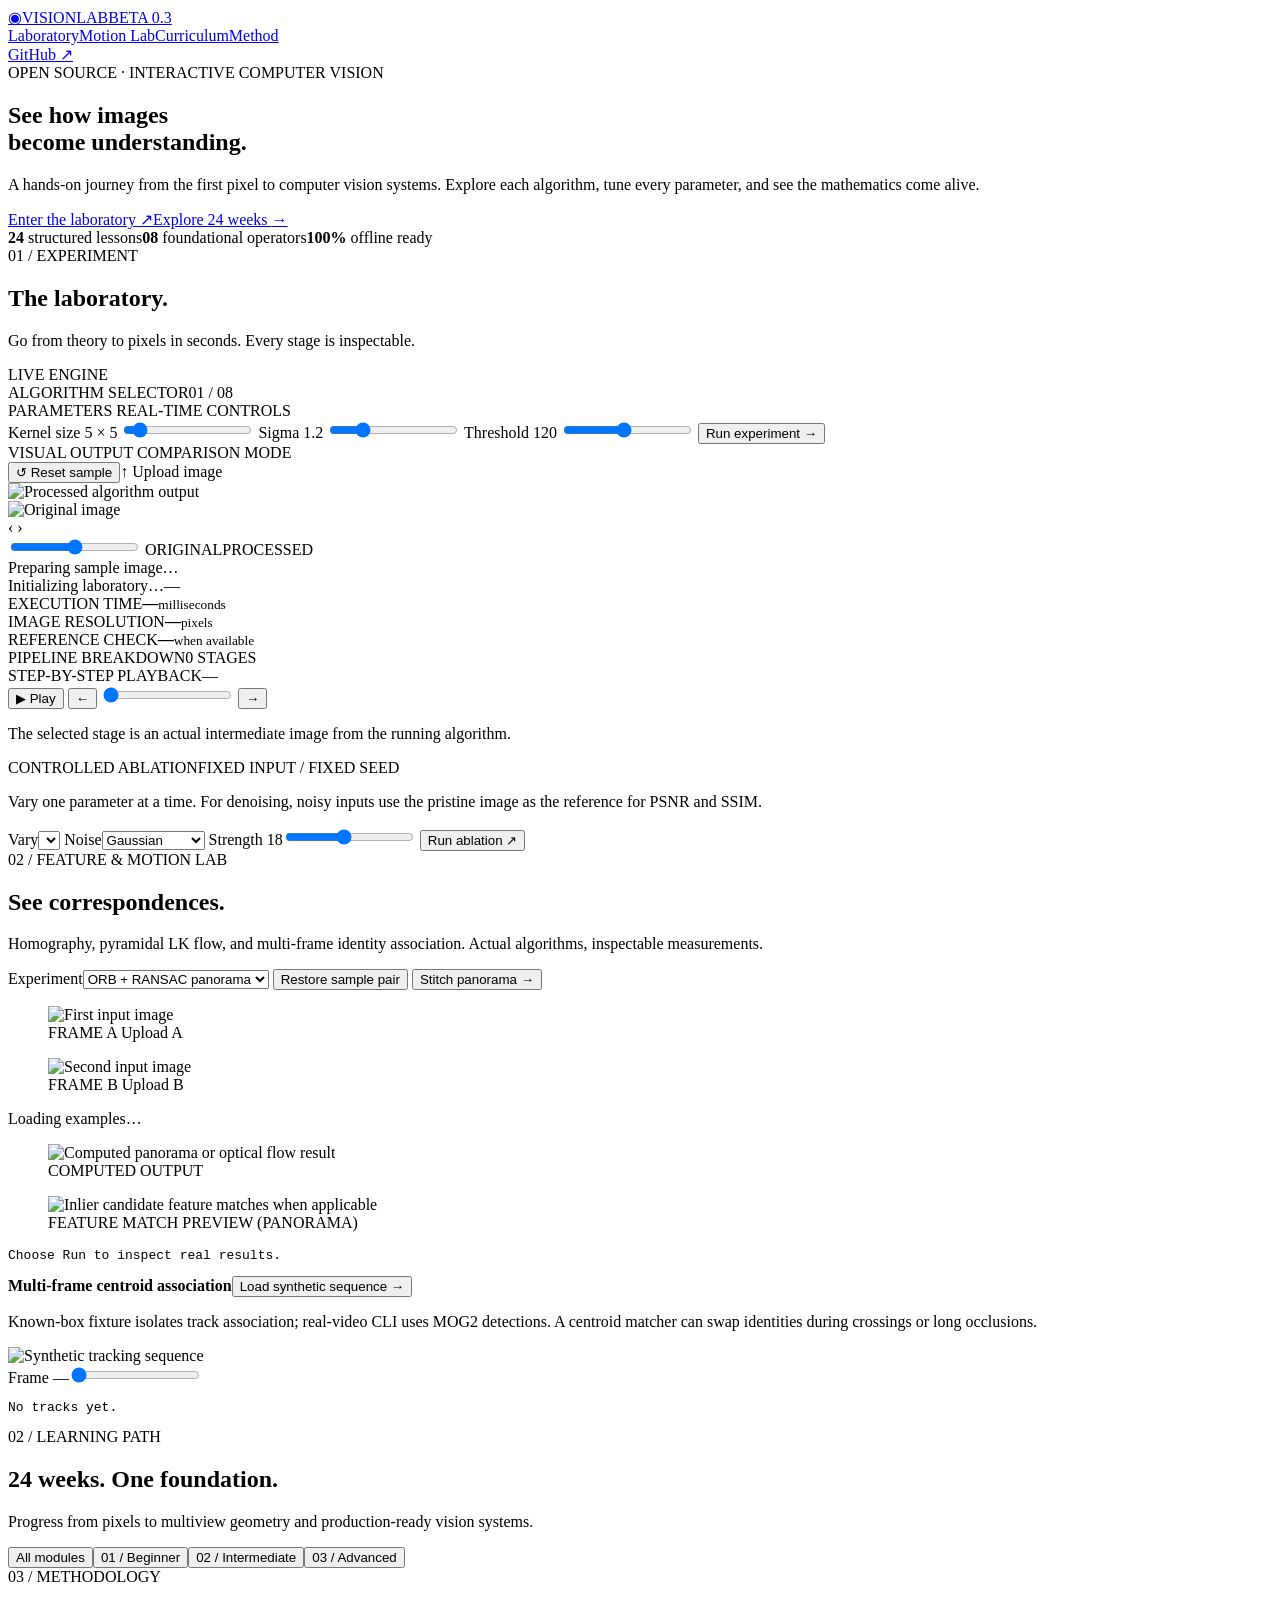
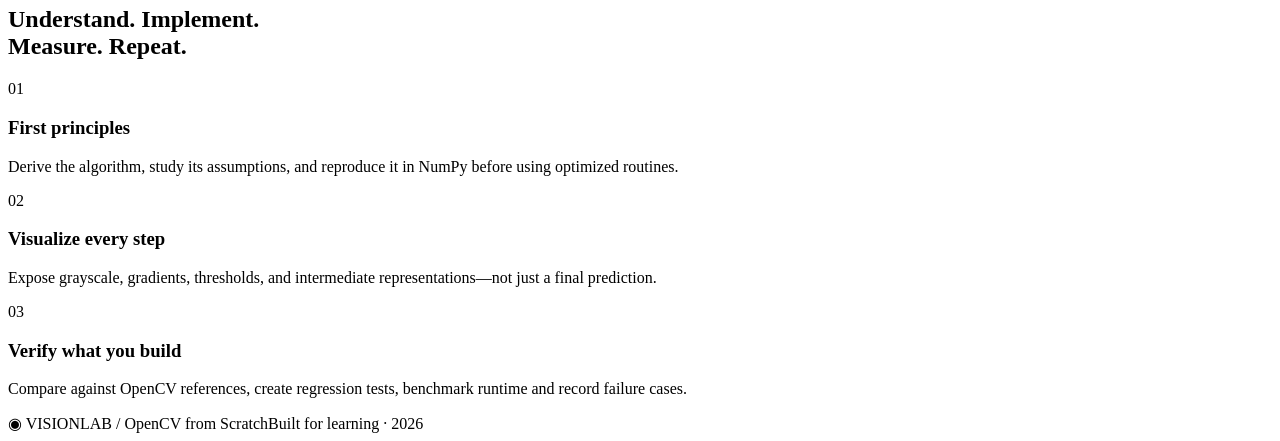
==== commit 3b34beb9: "Merge pull request #3 from 1998x-stack/feat/v0.3-intermediate-observatory feat(v0.3): intermediate v" ====
--- a/web/index.html
+++ b/web/index.html
@@ -8,11 +8,12 @@
   <title>Vision Lab — OpenCV from Scratch</title>
   <link rel="stylesheet" href="/style.css">
   <script defer src="/app.js"></script>
+  <script defer src="/intermediate.js"></script>
 </head>
 <body>
   <header class="site-nav">
-    <a href="#top" class="brand" aria-label="Vision Lab home"><span class="brand-mark">◉</span><span>VISION<span class="brand-light">LAB</span></span><span class="version">BETA 0.2</span></a>
-    <nav aria-label="Primary navigation"><a href="#lab">Laboratory</a><a href="#curriculum">Curriculum</a><a href="#method">Method</a></nav>
+    <a href="#top" class="brand" aria-label="Vision Lab home"><span class="brand-mark">◉</span><span>VISION<span class="brand-light">LAB</span></span><span class="version">BETA 0.3</span></a>
+    <nav aria-label="Primary navigation"><a href="#lab">Laboratory</a><a href="#intermediate">Motion Lab</a><a href="#curriculum">Curriculum</a><a href="#method">Method</a></nav>
     <a class="nav-github" href="https://github.com/1998x-stack/opencv-tutorial" target="_blank" rel="noopener noreferrer">GitHub <span aria-hidden="true">↗</span></a>
   </header>
   <main id="top">
@@ -21,7 +22,7 @@
       <h1>See how images<br><span class="gradient-text">become understanding.</span></h1>
       <p class="hero-sub">A hands-on journey from the first pixel to computer vision systems. Explore each algorithm, tune every parameter, and see the mathematics come alive.</p>
       <div class="hero-actions"><a class="primary-btn" href="#lab">Enter the laboratory <span>↗</span></a><a href="#curriculum" class="text-btn">Explore 24 weeks <span>→</span></a></div>
-      <div class="hero-meta"><span><b>24</b> structured lessons</span><i></i><span><b>08</b> core algorithms</span><i></i><span><b>100%</b> offline ready</span></div>
+      <div class="hero-meta"><span><b>24</b> structured lessons</span><i></i><span><b>08</b> foundational operators</span><i></i><span><b>100%</b> offline ready</span></div>
       <div class="hero-orbit orbit-one"></div><div class="hero-orbit orbit-two"></div>
     </section>
     <section id="lab" class="lab-section page-width">
@@ -80,6 +81,33 @@
         </div>
       </div>
     </section>
+    <section id="intermediate" class="intermediate-section page-width">
+      <div class="section-heading"><div><div class="kicker">02 / FEATURE &amp; MOTION LAB</div><h2>See correspondences<span class="accent-dot">.</span></h2><p>Homography, pyramidal LK flow, and multi-frame identity association. Actual algorithms, inspectable measurements.</p></div></div>
+      <div class="intermediate-panel">
+        <div class="intermediate-toolbar">
+          <label for="pairMode">Experiment</label><select id="pairMode"><option value="panorama">ORB + RANSAC panorama</option><option value="flow">Pyramidal LK optical flow</option></select>
+          <button id="pairReset" class="quiet-btn">Restore sample pair</button>
+          <button id="pairRun" class="primary-btn">Stitch panorama →</button>
+        </div>
+        <div class="pair-grid">
+          <figure><img id="pairFirst" alt="First input image"><figcaption>FRAME A <label class="quiet-btn">Upload A<input type="file" id="pairInputFirst" accept="image/*" hidden></label></figcaption></figure>
+          <figure><img id="pairSecond" alt="Second input image"><figcaption>FRAME B <label class="quiet-btn">Upload B<input type="file" id="pairInputSecond" accept="image/*" hidden></label></figcaption></figure>
+        </div>
+        <p id="intermediateStatus" role="status" aria-live="polite" class="explainer">Loading examples…</p>
+        <div class="pair-grid">
+          <figure><img id="intermediateOutput" alt="Computed panorama or optical flow result"><figcaption>COMPUTED OUTPUT</figcaption></figure>
+          <figure><img id="intermediatePreview" alt="Inlier candidate feature matches when applicable"><figcaption>FEATURE MATCH PREVIEW (PANORAMA)</figcaption></figure>
+        </div>
+        <pre id="intermediateMetrics" class="intermediate-metrics" aria-label="Algorithm metrics">Choose Run to inspect real results.</pre>
+      </div>
+      <div class="intermediate-panel tracking-panel">
+        <div class="intermediate-toolbar"><strong>Multi-frame centroid association</strong><button id="trackingLoad" class="primary-btn">Load synthetic sequence →</button></div>
+        <p class="explainer">Known-box fixture isolates track association; real-video CLI uses MOG2 detections. A centroid matcher can swap identities during crossings or long occlusions.</p>
+        <img id="trackingImage" alt="Synthetic tracking sequence" class="tracking-output">
+        <div class="playback-row"><label for="trackingFrame" id="trackingLabel">Frame —</label><input id="trackingFrame" type="range" min="0" max="7" value="0"></div>
+        <pre id="trackingEvents" class="intermediate-metrics">No tracks yet.</pre>
+      </div>
+    </section>
     <section id="curriculum" class="curriculum-section page-width"><div class="section-heading"><div><div class="kicker">02 / LEARNING PATH</div><h2>24 weeks. One foundation<span class="accent-dot">.</span></h2><p>Progress from pixels to multiview geometry and production-ready vision systems.</p></div></div><div class="tab-row" role="group" aria-label="Curriculum level"><button data-level="All" class="tab active">All modules</button><button data-level="Beginner" class="tab">01 / Beginner</button><button data-level="Intermediate" class="tab">02 / Intermediate</button><button data-level="Advanced" class="tab">03 / Advanced</button></div><div id="weekGrid" class="week-grid"></div></section>
     <section id="method" class="method-section page-width"><div class="kicker">03 / METHODOLOGY</div><h2>Understand. Implement.<br><span class="gradient-text">Measure. Repeat.</span></h2><div class="method-grid"><article><span>01</span><h3>First principles</h3><p>Derive the algorithm, study its assumptions, and reproduce it in NumPy before using optimized routines.</p></article><article><span>02</span><h3>Visualize every step</h3><p>Expose grayscale, gradients, thresholds, and intermediate representations—not just a final prediction.</p></article><article><span>03</span><h3>Verify what you build</h3><p>Compare against OpenCV references, create regression tests, benchmark runtime and record failure cases.</p></article></div></section>
   </main>
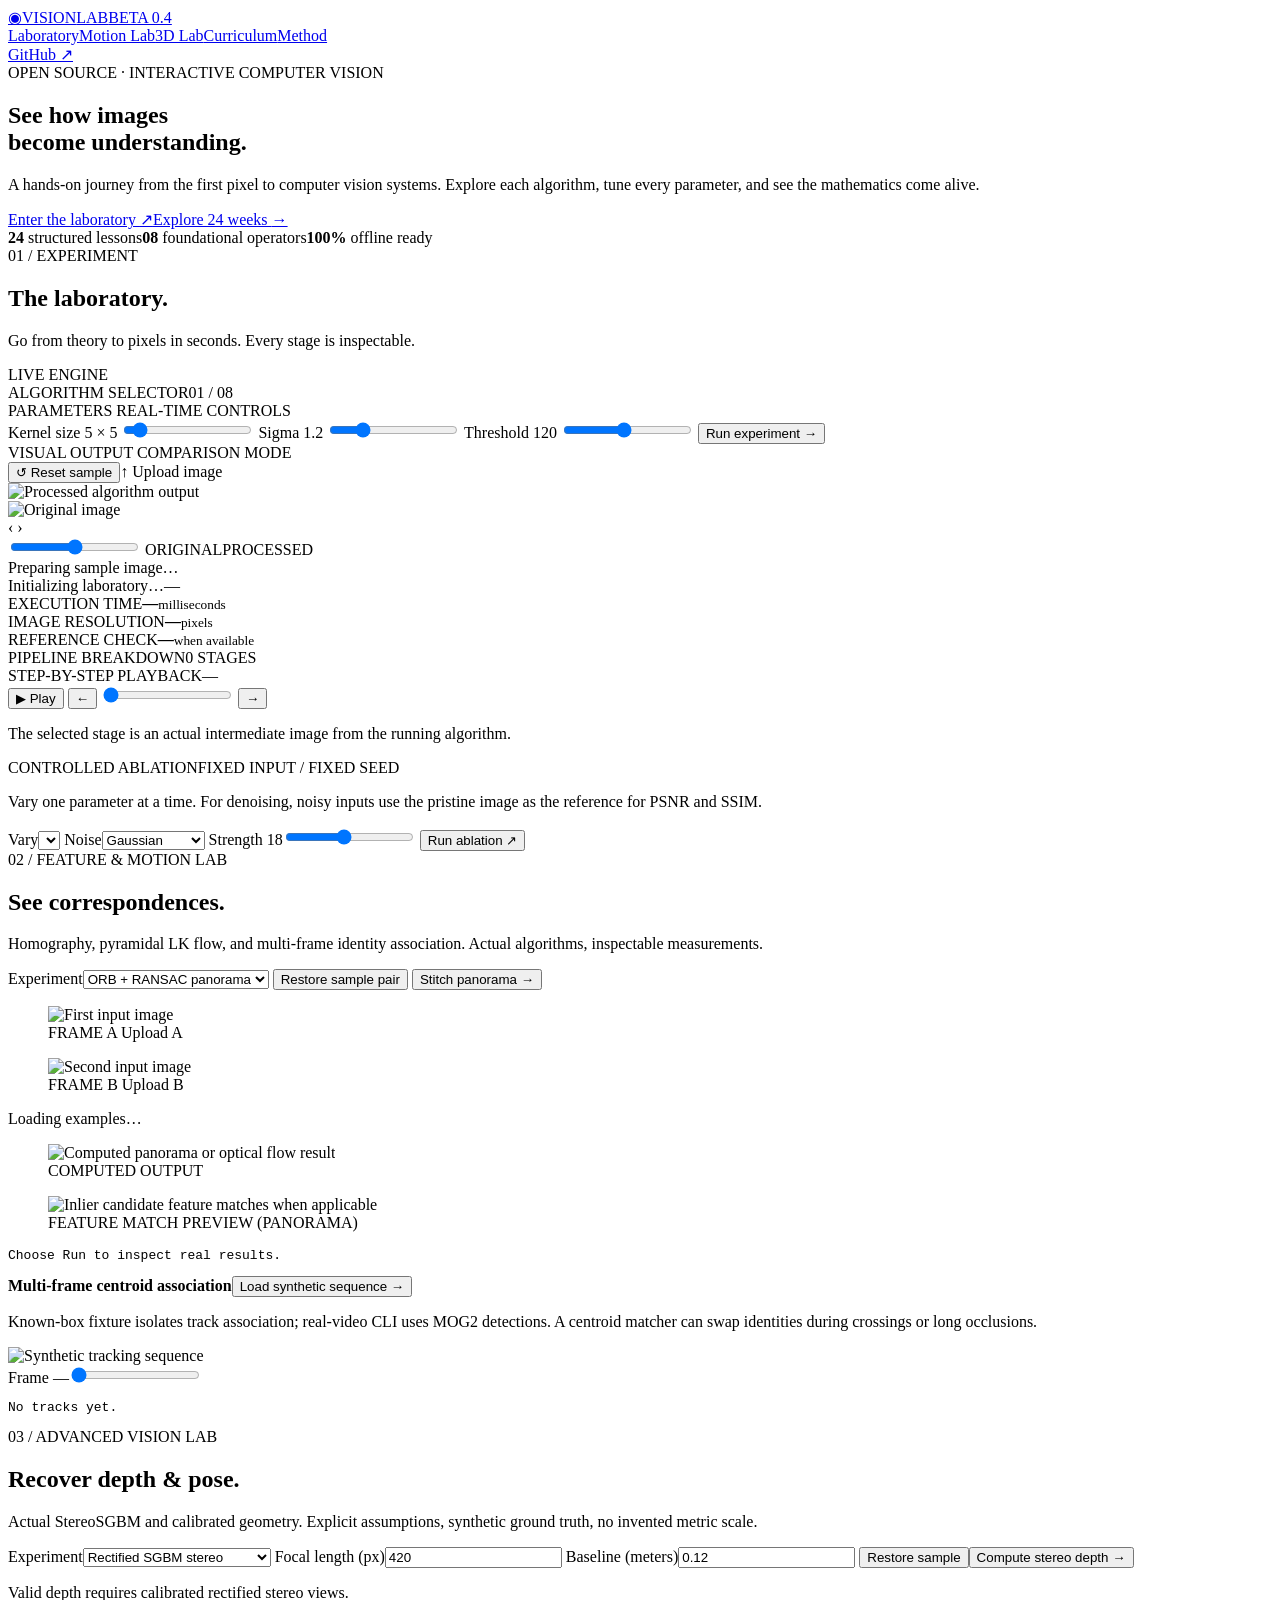
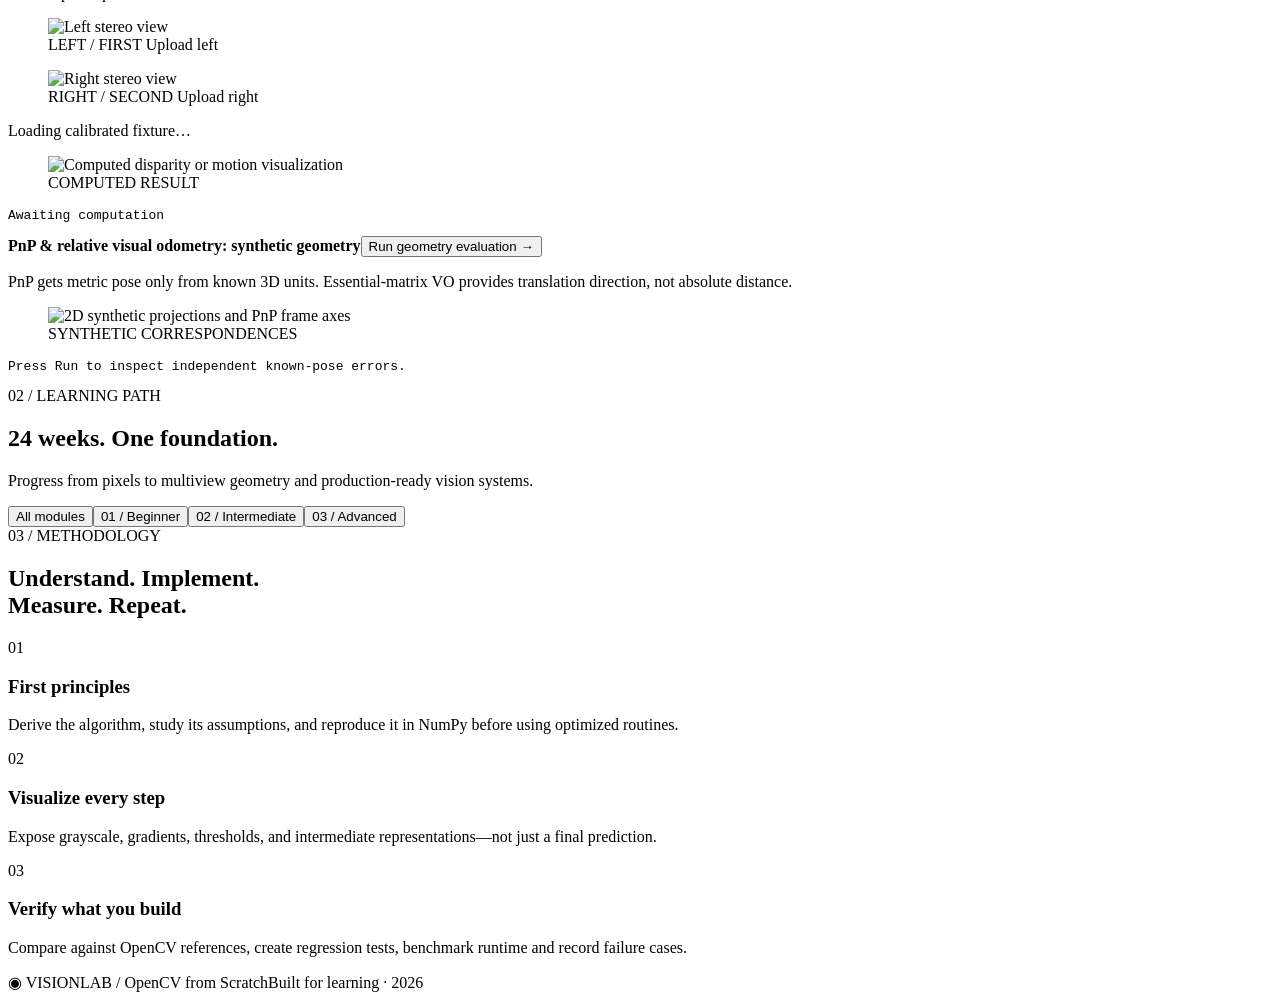
==== commit 6d727316: "Merge pull request #4 from 1998x-stack/feat/v0.4-advanced-geometry-dnn feat(v0.4): advanced stereo d" ====
--- a/web/index.html
+++ b/web/index.html
@@ -9,11 +9,12 @@
   <link rel="stylesheet" href="/style.css">
   <script defer src="/app.js"></script>
   <script defer src="/intermediate.js"></script>
+  <script defer src="/advanced.js"></script>
 </head>
 <body>
   <header class="site-nav">
-    <a href="#top" class="brand" aria-label="Vision Lab home"><span class="brand-mark">◉</span><span>VISION<span class="brand-light">LAB</span></span><span class="version">BETA 0.3</span></a>
-    <nav aria-label="Primary navigation"><a href="#lab">Laboratory</a><a href="#intermediate">Motion Lab</a><a href="#curriculum">Curriculum</a><a href="#method">Method</a></nav>
+    <a href="#top" class="brand" aria-label="Vision Lab home"><span class="brand-mark">◉</span><span>VISION<span class="brand-light">LAB</span></span><span class="version">BETA 0.4</span></a>
+    <nav aria-label="Primary navigation"><a href="#lab">Laboratory</a><a href="#intermediate">Motion Lab</a><a href="#advanced">3D Lab</a><a href="#curriculum">Curriculum</a><a href="#method">Method</a></nav>
     <a class="nav-github" href="https://github.com/1998x-stack/opencv-tutorial" target="_blank" rel="noopener noreferrer">GitHub <span aria-hidden="true">↗</span></a>
   </header>
   <main id="top">
@@ -108,6 +109,32 @@
         <pre id="trackingEvents" class="intermediate-metrics">No tracks yet.</pre>
       </div>
     </section>
+    <section id="advanced" class="intermediate-section page-width">
+      <div class="section-heading"><div><div class="kicker">03 / ADVANCED VISION LAB</div><h2>Recover depth &amp; pose<span class="accent-dot">.</span></h2>
+      <p>Actual StereoSGBM and calibrated geometry. Explicit assumptions, synthetic ground truth, no invented metric scale.</p></div></div>
+      <div class="intermediate-panel">
+        <div class="intermediate-toolbar">
+          <label for="advancedMode">Experiment</label><select id="advancedMode"><option value="stereo">Rectified SGBM stereo</option><option value="vo">Two-view monocular motion</option></select>
+          <label for="advancedFx">Focal length (px)</label><input id="advancedFx" type="number" min="1" step="1" value="420" class="numeric-input">
+          <label for="advancedBaseline">Baseline (meters)</label><input id="advancedBaseline" type="number" min="0.001" step="0.01" value="0.12" class="numeric-input">
+          <button id="advancedReset" type="button" class="quiet-btn">Restore sample</button><button id="advancedRun" type="button" class="primary-btn">Compute stereo depth →</button>
+        </div>
+        <p id="advancedExpected" class="explainer">Valid depth requires calibrated rectified stereo views.</p>
+        <div class="pair-grid">
+          <figure><img id="advancedLeft" alt="Left stereo view"><figcaption>LEFT / FIRST <label class="quiet-btn">Upload left<input type="file" id="advancedUploadLeft" accept="image/*" hidden></label></figcaption></figure>
+          <figure><img id="advancedRight" alt="Right stereo view"><figcaption>RIGHT / SECOND <label class="quiet-btn">Upload right<input type="file" id="advancedUploadRight" accept="image/*" hidden></label></figcaption></figure>
+        </div>
+        <p id="advancedStatus" class="explainer" role="status" aria-live="polite">Loading calibrated fixture…</p>
+        <div class="pair-grid"><figure><img id="advancedOutput" alt="Computed disparity or motion visualization"><figcaption>COMPUTED RESULT</figcaption></figure>
+          <pre id="advancedMetrics" class="intermediate-metrics">Awaiting computation</pre></div>
+      </div>
+      <div class="intermediate-panel">
+        <div class="intermediate-toolbar"><strong>PnP &amp; relative visual odometry: synthetic geometry</strong><button id="geometryLoad" type="button" class="primary-btn">Run geometry evaluation →</button></div>
+        <p class="explainer">PnP gets metric pose only from known 3D units. Essential-matrix VO provides translation direction, not absolute distance.</p>
+        <div class="pair-grid"><figure><img id="geometryOutput" alt="2D synthetic projections and PnP frame axes"><figcaption>SYNTHETIC CORRESPONDENCES</figcaption></figure>
+        <pre id="geometryMetrics" class="intermediate-metrics">Press Run to inspect independent known-pose errors.</pre></div>
+      </div>
+    </section>
     <section id="curriculum" class="curriculum-section page-width"><div class="section-heading"><div><div class="kicker">02 / LEARNING PATH</div><h2>24 weeks. One foundation<span class="accent-dot">.</span></h2><p>Progress from pixels to multiview geometry and production-ready vision systems.</p></div></div><div class="tab-row" role="group" aria-label="Curriculum level"><button data-level="All" class="tab active">All modules</button><button data-level="Beginner" class="tab">01 / Beginner</button><button data-level="Intermediate" class="tab">02 / Intermediate</button><button data-level="Advanced" class="tab">03 / Advanced</button></div><div id="weekGrid" class="week-grid"></div></section>
     <section id="method" class="method-section page-width"><div class="kicker">03 / METHODOLOGY</div><h2>Understand. Implement.<br><span class="gradient-text">Measure. Repeat.</span></h2><div class="method-grid"><article><span>01</span><h3>First principles</h3><p>Derive the algorithm, study its assumptions, and reproduce it in NumPy before using optimized routines.</p></article><article><span>02</span><h3>Visualize every step</h3><p>Expose grayscale, gradients, thresholds, and intermediate representations—not just a final prediction.</p></article><article><span>03</span><h3>Verify what you build</h3><p>Compare against OpenCV references, create regression tests, benchmark runtime and record failure cases.</p></article></div></section>
   </main>
